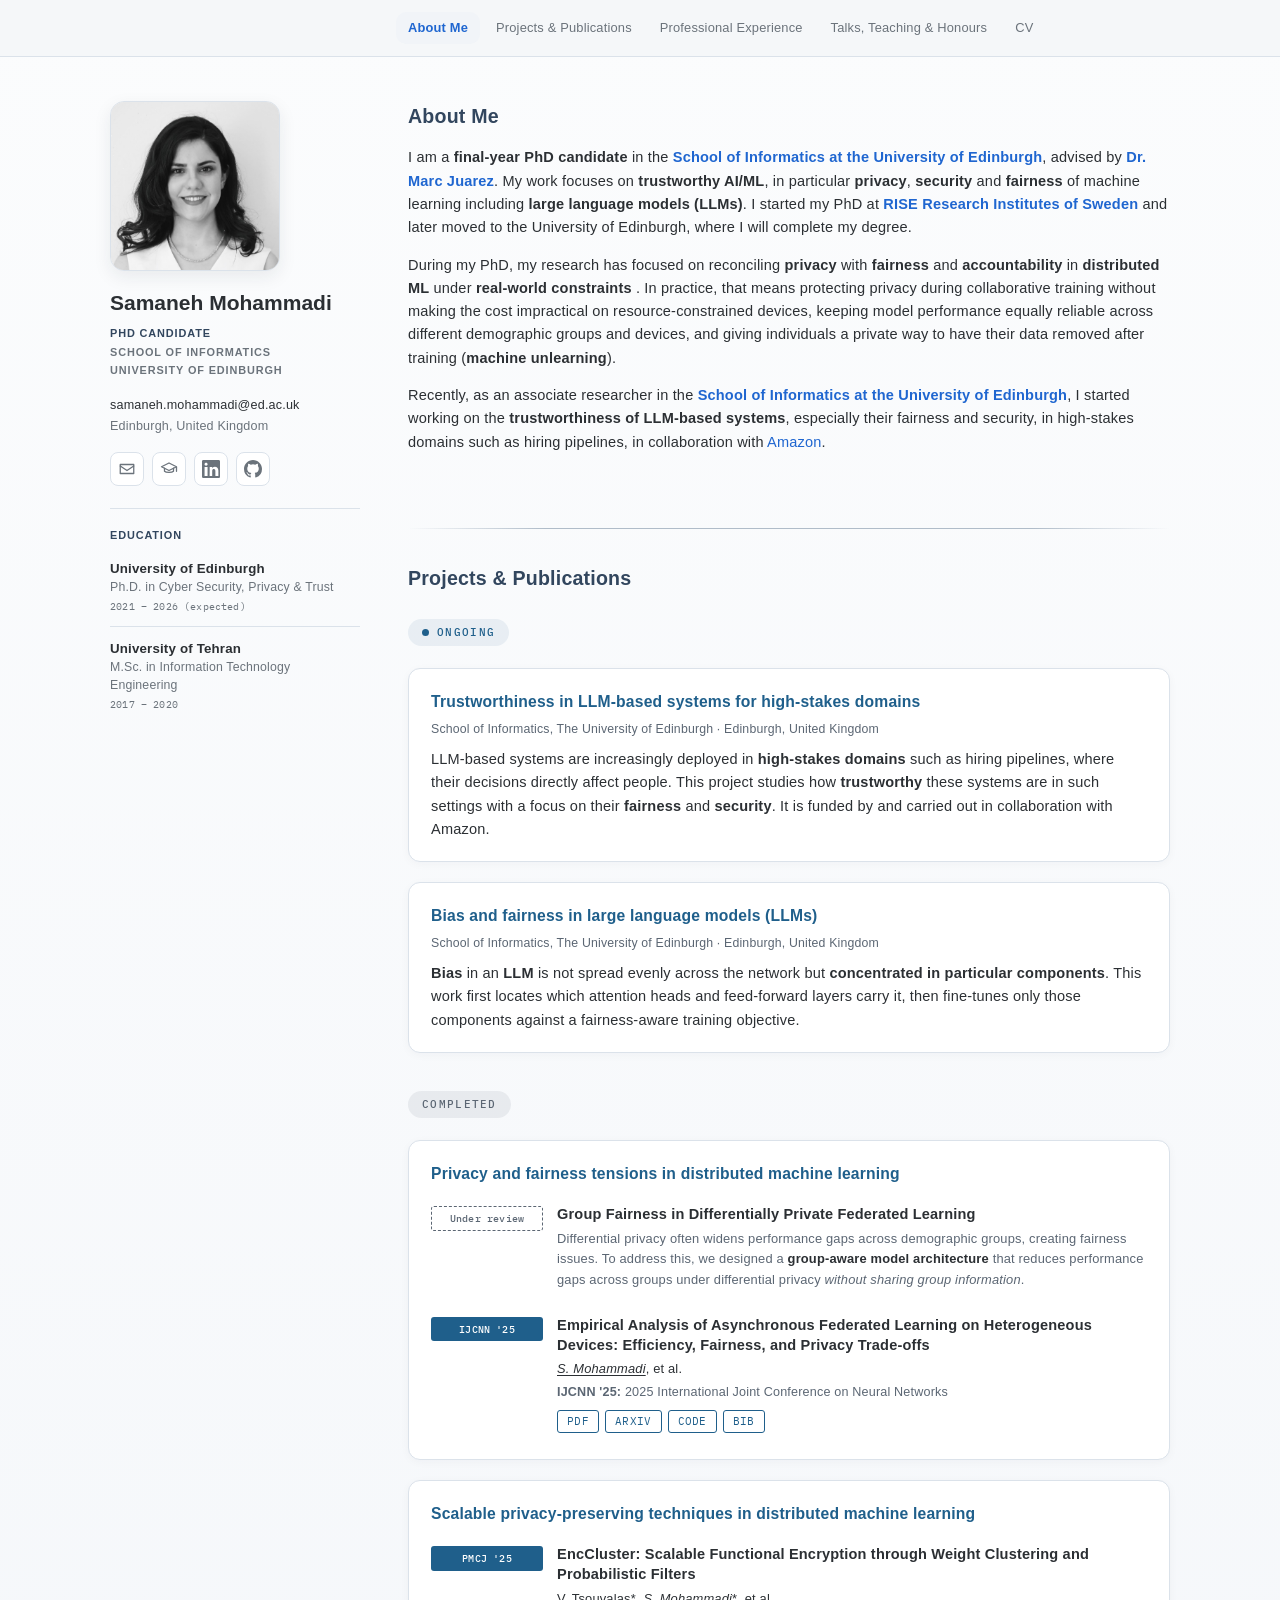
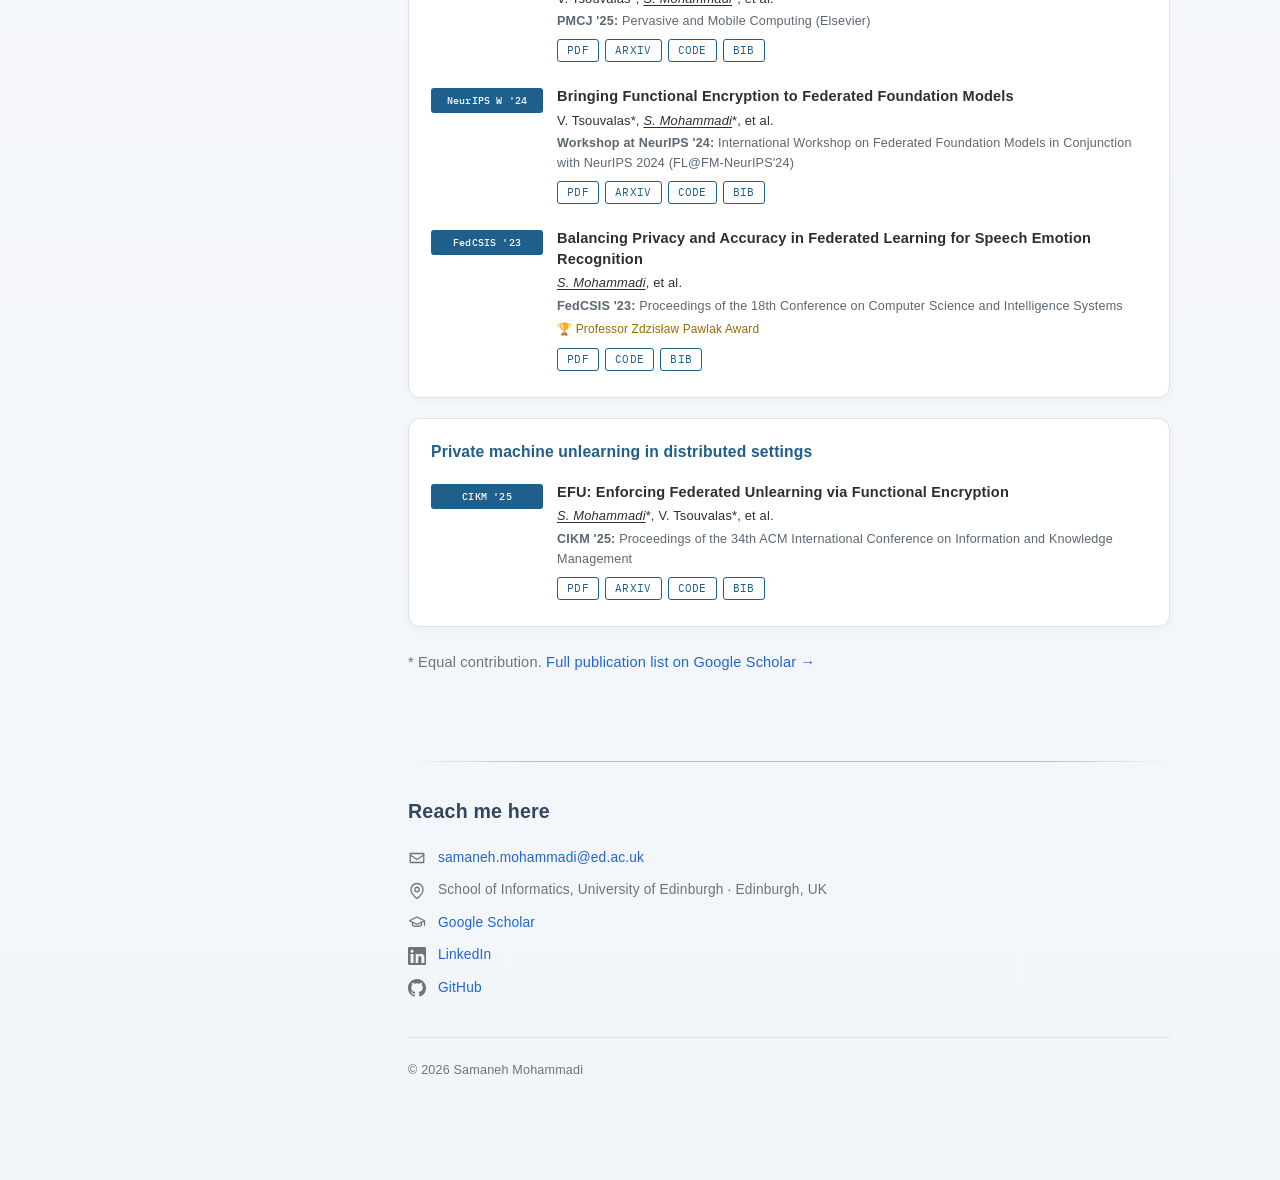
==== index.html @ 2a2fa071 "Update index.html" ====
<!doctype html>
<html lang="en">
  <head>
    <meta charset="utf-8" />
    <meta name="viewport" content="width=device-width, initial-scale=1" />
    <meta name="color-scheme" content="light" />
    <meta name="theme-color" content="#f4f6f8" />
    <title>Samaneh Mohammadi | University of Edinburgh</title>
    <meta name="robots" content="noimageindex" />
    <meta
      name="description"
      content="Homepage of Samaneh Mohammadi, PhD researcher at School of Informatics - University of Edinburgh. Research in efficient and trustworthy ML."
    />
    <link rel="icon" type="image/jpeg" href="favicon.jpg" />
    <link rel="preconnect" href="https://fonts.googleapis.com" />
    <link rel="preconnect" href="https://fonts.gstatic.com" crossorigin />
    <link
      href="https://fonts.googleapis.com/css2?family=Chakra+Petch:wght@400;500;600;700&family=IBM+Plex+Mono:wght@400;500&display=swap"
      rel="stylesheet"
    />
    <link rel="stylesheet" href="style.css" />
    <style>
      /* ---- Projects & publications (al-folio style). Can be moved into style.css ---- */
      
      :root {
        --pub-accent: #1f5f8b;
        --pub-muted: #5b6673;
        --pub-line: #d9dee4;
        --pub-ongoing: var(--pub-accent);
      }

      .project { margin: 0 0 34px; }
      .project > .project-head + ol.bib { margin-top: 6px; }
      .project-head {
        display: flex; flex-wrap: wrap; align-items: center; gap: 10px;
        margin: 0 0 6px;
      }
      .project-title { font-weight: 700; font-size: 1.12rem; margin: 0; color: var(--pub-accent); }
      .project-status { background: rgba(31, 95, 139, 0.08); }
      .project-status {
        font-family: "IBM Plex Mono", monospace; font-size: 0.72rem;
        letter-spacing: 0.04em; text-transform: uppercase;
        padding: 2px 8px; border-radius: 999px;
        color: var(--pub-ongoing); border: 1px solid var(--pub-ongoing);
        display: inline-flex; align-items: center; gap: 6px;
      }
      .project-status::before {
        content: ""; width: 6px; height: 6px; border-radius: 50%;
        background: var(--pub-ongoing);
        animation: pub-pulse 1.8s ease-in-out infinite;
      }
      @keyframes pub-pulse { 50% { opacity: 0.3; } }
      .project-where { font-size: 0.88rem; color: var(--pub-muted); margin: 0 0 8px; }
      .project-where a { color: inherit; }
      .project-desc { margin: 0 0 12px; line-height: 1.6; }

      ol.bib { list-style: none; counter-reset: bib; margin: 0; padding: 0; }
      ol.bib > li {
        counter-increment: bib;
        display: grid; grid-template-columns: 8rem 1fr; gap: 14px;
        padding: 12px 0;
      }
      .abbr { padding-top: 2px; }
      a.badge:hover { filter: brightness(1.2); }
      .badge {
        display: block; text-align: center;
        font-family: "IBM Plex Mono", monospace; font-size: 0.74rem; font-weight: 500;
        color: #fff; background: var(--pub-accent);
        padding: 4px 6px; border-radius: 3px; text-decoration: none;
      }
      .bib-title { font-weight: 600; line-height: 1.4; margin: 0 0 4px; }
      .bib-title a { color: inherit; text-decoration: none; }
      .bib-title a:hover { color: var(--pub-accent); }
      .bib-author { font-size: 0.92rem; margin: 0 0 2px; }
      .bib-author .me { font-style: italic; text-decoration: underline; text-underline-offset: 2px; }
      .bib-periodical { font-size: 0.9rem; color: var(--pub-muted); margin: 0; }
      .bib-periodical strong { color: var(--pub-text, inherit); font-weight: 600; font-style: normal; }
      .bib-award {
        display: inline-block; margin-top: 4px; font-size: 0.85rem;
        color: #9a6a00; font-weight: 500;
      }
      .bib-links { display: flex; flex-wrap: wrap; gap: 6px; margin-top: 8px; }
      .bib-links a {
        display: inline-flex; align-items: center; gap: 5px;
        font-family: "IBM Plex Mono", monospace; font-size: 0.75rem;
        text-transform: uppercase; letter-spacing: 0.03em;
        padding: 2px 9px; border: 1px solid currentColor; border-radius: 3px;
        color: var(--pub-accent); text-decoration: none;
      }
      .bib-links a:hover { background: var(--pub-accent); color: #fff; }
      .bib-links svg { width: 12px; height: 12px; }

      .proj-cat {
        display: inline-flex; align-items: center; gap: 8px;
        font-family: "IBM Plex Mono", monospace; font-size: 0.78rem; font-weight: 500;
        text-transform: uppercase; letter-spacing: 0.12em;
        color: var(--pub-accent); background: rgba(31, 95, 139, 0.08);
        padding: 5px 14px; border-radius: 999px; margin: 4px 0 22px;
      }
      .proj-cat:not(.done)::before {
        content: ""; width: 7px; height: 7px; border-radius: 50%;
        background: var(--pub-accent); animation: pub-pulse 1.8s ease-in-out infinite;
      }
      .proj-cat.done { color: var(--pub-muted); background: rgba(91, 102, 115, 0.1); }
      .proj-cat ~ .proj-cat { margin-top: 18px; }
      .badge-review {
        background: transparent; color: var(--pub-muted);
        border: 1px dashed var(--pub-muted); padding: 3px 5px;
      }
      .bib-desc { font-size: 0.92rem; color: var(--pub-muted); margin: 0; line-height: 1.6; }
      .bib-links a, .bib-toggle {
        display: inline-flex; align-items: center; gap: 5px;
        font-family: "IBM Plex Mono", monospace; font-size: 0.75rem;
        text-transform: uppercase; letter-spacing: 0.03em; line-height: inherit;
        padding: 2px 9px; border: 1px solid var(--pub-accent); border-radius: 3px;
        color: var(--pub-accent); background: transparent; text-decoration: none; cursor: pointer;
      }
      .bib-links a:hover, .bib-toggle:hover, .bib-toggle[aria-expanded="true"] {
        background: var(--pub-accent); color: #fff; text-decoration: none;
      }
      pre.bibtex {
        margin: 10px 0 0; padding: 12px 14px; overflow-x: auto;
        font-family: "IBM Plex Mono", monospace; font-size: 0.74rem; line-height: 1.55;
        background: #f3f6f9; border: 1px solid var(--pub-line); border-radius: 4px;
        white-space: pre;
      }

      /* About uses the same size, colour and full width as the project text */
      #about .lede { font-size: inherit; line-height: 1.6; max-width: none; }
      .about-threads { margin: 8px 0 16px; padding-left: 1.2em; max-width: none; font-size: inherit; line-height: 1.6; }
      .about-threads li { margin: 0 0 8px; padding-left: 4px; }
      #about .lede strong a { font-weight: 700; }
      .about-threads li::marker { color: var(--pub-accent); }

      /* each project in a soft card */
      .project {
        background: var(--panel, #fff); border: 1px solid var(--border, #dbe2ea);
        border-radius: 12px; padding: 20px 22px 14px; margin: 0 0 20px;
        box-shadow: 0 2px 10px rgba(30, 40, 50, 0.035);
      }
      .project .project-desc:last-child { margin-bottom: 6px; }
      @media (max-width: 640px) { .project { padding: 16px 14px 10px; } }

      @media (max-width: 640px) {
        ol.bib > li { grid-template-columns: 1fr; gap: 8px; }
        .abbr { grid-column: 1; }
        .abbr .badge { display: inline-block; }
        .bib-body { grid-column: 1; }
      }
    </style>
  </head>
  <body>
    <div class="topbar">
      <div class="container topbar-inner">
        <nav class="nav" aria-label="Pages">
          <a class="navlink" href="#about">About Me</a>
          <a class="navlink" href="#research">Projects & Publications</a>
          <a class="navlink" href="experience.html">Professional Experience</a>
          <a class="navlink" href="talks.html">Talks, Teaching &amp; Honours</a>
          <a class="navlink" href="assets/cv.pdf" target="_blank" rel="noopener">CV</a>
        </nav>
      </div>
    </div>

    <div class="container shell" id="top">
      <aside class="sidebar">
        <figure class="portrait">
          <img
            src="assets/img3.jpg"
            alt="Portrait of Samaneh Mohammadi"
            onerror="this.style.display='none';this.insertAdjacentHTML('afterend','<span class=&quot;fallback&quot;>SM</span>')"
          />
        </figure>
        <div class="sidebar-id">
          <h1>Samaneh Mohammadi</h1>
          <p class="role">
            <span class="role-main">PhD Candidate</span>
            <span>School of Informatics</span>
            <span>University of Edinburgh</span>
          </p>
        </div>

        <div class="sidebar-reach">
          <a class="sidebar-email" href="mailto:samaneh.mohammadi@ed.ac.uk">samaneh.mohammadi@ed.ac.uk</a>
          <span>Edinburgh, United Kingdom</span>
        </div>

        <ul class="contact">
          <li>
            <a href="mailto:samaneh.mohammadi@ed.ac.uk" aria-label="Email" title="Email">
              <svg class="icon-line" viewBox="0 0 24 24" aria-hidden="true"><path d="M3 6h18v12H3z" /><path d="m3 8 9 6 9-6" /></svg>
            </a>
          </li>
          <li>
            <a href="https://scholar.google.com/citations?user=hVsI_-4AAAAJ&amp;hl=en" aria-label="Google Scholar" title="Google Scholar">
              <svg class="icon-line" viewBox="0 0 24 24" aria-hidden="true"><path d="m2 9 10-5 10 5-10 5Z" /><path d="M6 11v4c2 2 10 2 12 0v-4" /><path d="M22 10v5" /></svg>
            </a>
          </li>
          <li>
            <a href="https://www.linkedin.com/in/samaneh-mohammadi-22879b159/" aria-label="LinkedIn" title="LinkedIn">
              <svg class="icon-fill" viewBox="0 0 16 16" aria-hidden="true"><path d="M0 1.15C0 .52.52 0 1.16 0h13.68C15.48 0 16 .52 16 1.15v13.69c0 .63-.52 1.15-1.16 1.15H1.16A1.16 1.16 0 0 1 0 14.84V1.15Zm4.94 13.01V6.17H2.28v7.99h2.66ZM3.61 5.08c.86 0 1.39-.57 1.39-1.29-.02-.73-.53-1.29-1.37-1.29-.84 0-1.39.56-1.39 1.29 0 .72.53 1.29 1.35 1.29h.02Zm5.45 9.08V9.7c0-.24.02-.48.09-.65.19-.48.63-.97 1.38-.97.97 0 1.36.73 1.36 1.8v4.28h2.66V9.57c0-2.46-1.31-3.6-3.06-3.6-1.44 0-2.07.78-2.42 1.32h.02v-1.13H6.84c.03.75 0 7.99 0 7.99h2.66Z" /></svg>
            </a>
          </li>
          <li>
            <a href="https://github.com/SamaneMohammadi" aria-label="GitHub" title="GitHub">
              <svg class="icon-fill" viewBox="0 0 16 16" aria-hidden="true"><path d="M8 0C3.58 0 0 3.58 0 8a8 8 0 0 0 5.47 7.59c.4.07.55-.17.55-.38 0-.19-.01-.82-.01-1.49-2.01.37-2.53-.49-2.69-.94-.09-.23-.48-.94-.82-1.13-.28-.15-.68-.52-.01-.53.63-.01 1.08.58 1.23.82.72 1.21 1.87.87 2.33.66.07-.52.28-.87.5-1.07-1.78-.2-3.64-.89-3.64-3.95 0-.87.31-1.59.82-2.15-.08-.2-.36-1.02.08-2.12 0 0 .67-.21 2.2.82a7.5 7.5 0 0 1 4 0c1.53-1.04 2.2-.82 2.2-.82.44 1.1.16 1.92.08 2.12.51.56.82 1.27.82 2.15 0 3.07-1.87 3.75-3.65 3.95.29.25.54.73.54 1.48 0 1.07-.01 1.93-.01 2.2 0 .21.15.46.55.38A8 8 0 0 0 16 8c0-4.42-3.58-8-8-8Z" /></svg>
            </a>
          </li>
        </ul>

        <p class="sidebar-edu-head">Education</p>
        <ul class="sidebar-edu">
          <li>
            <a class="edu-org" href="https://informatics.ed.ac.uk/">University of Edinburgh</a>
            <span class="edu-deg">Ph.D. in Cyber Security, Privacy &amp; Trust</span>
            <span class="edu-year">2021 – 2026 (expected)</span>
          </li>
          <li>
            <a class="edu-org" href="https://ut.ac.ir/en">University of Tehran</a>
            <span class="edu-deg">M.Sc. in Information Technology Engineering</span>
            <span class="edu-year">2017 – 2020</span>
          </li>
        </ul>
      </aside>

      <main>
        <!-- ABOUT -->
        <section class="section" id="about" aria-labelledby="about-title">
          <h2 id="about-title">About Me</h2>
          <p class="lede">
            I am a <strong>final-year PhD candidate</strong> in the <strong><a href="https://informatics.ed.ac.uk/">School of Informatics
            at the University of Edinburgh</a></strong>, advised by <strong><a href="https://mjuarezm.github.io/">Dr. Marc Juarez</a></strong>.
            My work focuses on <strong>trustworthy AI/ML</strong>, in particular <strong>privacy</strong>, <strong>security</strong> and <strong>fairness</strong>
            of machine learning including <strong>large language models (LLMs)</strong>. I started my PhD at <strong><a href="https://www.ri.se/en">RISE Research Institutes of Sweden</a></strong> and later moved to the University of Edinburgh, where I will complete my degree.
          </p>
          <p class="lede">
            During my PhD, my research has focused on reconciling <strong>privacy</strong> with
            <strong>fairness</strong> and <strong>accountability</strong> in <strong>distributed ML</strong>  under
            <strong>real-world constraints</strong> . In practice, that means protecting privacy during collaborative
            training without making the cost impractical on resource-constrained devices, keeping
            model performance equally reliable across different demographic groups and devices, and
            giving individuals a private way to have their data removed after training
            (<strong>machine unlearning</strong>).
          </p>

          <p class="lede">
            Recently, as an associate researcher in the <strong><a href="https://informatics.ed.ac.uk/">School of Informatics
            at the University of Edinburgh</a></strong>, I started working on the
            <strong>trustworthiness of LLM-based systems</strong>, especially their fairness and
            security, in high-stakes domains such as hiring pipelines, in collaboration with
            <a href="https://www.amazon.science/">Amazon</a>.
          </p>
        </section>

        <!-- RESEARCH -->
        <section class="section" id="research" aria-labelledby="research-title">
          <h2 id="research-title">Projects &amp; Publications</h2>

          <p class="proj-cat">Ongoing</p>
          <div class="project ongoing">
            <div class="project-head">
              <p class="project-title">Trustworthiness in LLM-based systems for high-stakes domains</p>
            </div>
            <p class="project-where">
              <a href="https://informatics.ed.ac.uk/">School of Informatics, The University of Edinburgh</a> · Edinburgh, United Kingdom
            </p>
            <p class="project-desc">
              LLM-based systems are increasingly deployed in <strong>high-stakes domains</strong> such as hiring pipelines, where their
              decisions directly affect people. This project studies how <strong>trustworthy</strong> these systems are in such settings with a focus on their <strong>fairness</strong> and <strong>security</strong>.
              It is funded by and carried out in collaboration with Amazon.
            </p>
          </div>
          <div class="project ongoing">
            <div class="project-head">
              <p class="project-title">Bias and fairness in large language models (LLMs)</p>
            </div>
            <p class="project-where">
              <a href="https://informatics.ed.ac.uk/">School of Informatics, The University of Edinburgh</a> · Edinburgh, United Kingdom
            </p>
            <p class="project-desc">
              <strong>Bias</strong> in an <strong>LLM</strong> is not spread evenly across the network but <strong>concentrated in particular components</strong>. This work
              first locates which attention heads and feed-forward layers carry it, then fine-tunes only those components
              against a fairness-aware training objective.
            </p>
          </div>

          <p class="proj-cat done">Completed</p>

          <div class="project">
            <div class="project-head">
              <p class="project-title">Privacy and fairness tensions in distributed machine learning</p>
            </div>
            <ol class="bib">
              <li>
                <div class="abbr"><span class="badge badge-review">Under review</span></div>
                <div class="bib-body">
                  <p class="bib-title">Group Fairness in Differentially Private Federated Learning</p>
                  <p class="bib-desc">
                    Differential privacy often widens performance gaps across demographic groups, creating fairness issues. To address this, we designed a  <strong>group-aware model architecture</strong> that reduces performance gaps across groups under differential privacy <em>without sharing group information</em>. 
                  </p>
                </div>
              </li>
              <li>
                <div class="abbr"><a class="badge" href="https://2025.ijcnn.org/">IJCNN '25</a></div>
                <div class="bib-body">
                  <p class="bib-title"><a href="https://ieeexplore.ieee.org/abstract/document/11228075">Empirical Analysis of Asynchronous Federated Learning on Heterogeneous Devices: Efficiency, Fairness, and Privacy Trade-offs</a></p>
                  <p class="bib-author"><span class="me">S. Mohammadi</span>, et al.</p>
                  <p class="bib-periodical"><strong>IJCNN '25:</strong> 2025 International Joint Conference on Neural Networks</p>
                  <div class="bib-links">
                    <a href="https://ieeexplore.ieee.org/stamp/stamp.jsp?tp=&amp;arnumber=11228075">PDF</a>
                    <a href="https://arxiv.org/abs/2505.07041">arXiv</a>
                    <a href="https://github.com/SamaneMohammadi/FL_on_Edge_Devices">Code</a>
                    <button type="button" class="bib-toggle" aria-expanded="false">Bib</button>
                  </div>
                  <pre class="bibtex" hidden>@inproceedings{mohammadi2025empirical,
  title     = {Empirical Analysis of Asynchronous Federated Learning on Heterogeneous Devices: Efficiency, Fairness, and Privacy Trade-offs},
  author    = {Mohammadi, Samaneh and Symeonidis, Iraklis and Balador, Ali and Flammini, Francesco},
  booktitle = {2025 International Joint Conference on Neural Networks (IJCNN)},
  year      = {2025},
  publisher = {IEEE}
}</pre>
                </div>
              </li>
            </ol>
          </div>

          <div class="project">
            <div class="project-head">
              <p class="project-title">Scalable privacy-preserving techniques in distributed machine learning</p>
            </div>
            <ol class="bib">
              <li>
                <div class="abbr"><a class="badge" href="https://www.sciencedirect.com/journal/pervasive-and-mobile-computing">PMCJ '25</a></div>
                <div class="bib-body">
                  <p class="bib-title"><a href="https://www.sciencedirect.com/science/article/pii/S1574119225000100">EncCluster: Scalable Functional Encryption through Weight Clustering and Probabilistic Filters</a></p>
                  <p class="bib-author">V. Tsouvalas*, <span class="me">S. Mohammadi</span>*, et al.</p>
                  <p class="bib-periodical"><strong>PMCJ '25:</strong> Pervasive and Mobile Computing (Elsevier)</p>
                  <div class="bib-links">
                    <a href="https://www.sciencedirect.com/science/article/pii/S1574119225000100">PDF</a>
                    <a href="https://arxiv.org/abs/2406.09152">arXiv</a>
                    <a href="https://github.com/SamaneMohammadi/EncCluster">Code</a>
                    <button type="button" class="bib-toggle" aria-expanded="false">Bib</button>
                  </div>
                  <pre class="bibtex" hidden>@article{tsouvalas2025enccluster,
  title   = {EncCluster: Scalable functional encryption in federated learning through weight clustering and probabilistic filters},
  author  = {Tsouvalas, Vasileios and Mohammadi, Samaneh and Balador, Ali and {\"O}z{\c{c}}elebi, Tanir and Flammini, Francesco and Meratnia, Nirvana},
  journal = {Pervasive and Mobile Computing},
  volume  = {108},
  pages   = {102021},
  year    = {2025},
  publisher = {Elsevier},
  doi     = {10.1016/j.pmcj.2025.102021}
}</pre>
                </div>
              </li>
              <li>
                <div class="abbr"><a class="badge" href="https://federated-learning.org/fl@fm-neurips-2024/">NeurIPS W '24</a></div>
                <div class="bib-body">
                  <p class="bib-title"><a href="https://openreview.net/pdf?id=7bgJ7t5kkW">Bringing Functional Encryption to Federated Foundation Models</a></p>
                  <p class="bib-author">V. Tsouvalas*, <span class="me">S. Mohammadi</span>*, et al.</p>
                  <p class="bib-periodical"><strong>Workshop at NeurIPS '24:</strong> International Workshop on Federated Foundation Models in Conjunction with NeurIPS 2024 (FL@FM-NeurIPS'24)</p>
                  <div class="bib-links">
                    <a href="https://openreview.net/pdf?id=7bgJ7t5kkW">PDF</a>
                    <a href="https://arxiv.org/abs/2406.09152">arXiv</a>
                    <a href="https://github.com/SamaneMohammadi/EncCluster">Code</a>
                    <button type="button" class="bib-toggle" aria-expanded="false">Bib</button>
                  </div>
                  <pre class="bibtex" hidden>@inproceedings{tsouvalas2024neuripsw,
  title     = {EncCluster: Bringing Functional Encryption in Federated Foundational Models},
  author    = {Tsouvalas, Vasileios and Mohammadi, Samaneh and Balador, Ali and {\"O}z{\c{c}}elebi, Tanir and Flammini, Francesco and Meratnia, Nirvana},
  booktitle = {International Workshop on Federated Foundation Models in Conjunction with NeurIPS 2024 (FL@FM-NeurIPS'24)},
  year      = {2024},
  url       = {https://openreview.net/forum?id=7bgJ7t5kkW}
}</pre>
                </div>
              </li>
              <li>
                <div class="abbr"><a class="badge" href="https://2023.fedcsis.org/">FedCSIS '23</a></div>
                <div class="bib-body">
                  <p class="bib-title"><a href="https://ieeexplore.ieee.org/abstract/document/10306049">Balancing Privacy and Accuracy in Federated Learning for Speech Emotion Recognition</a></p>
                  <p class="bib-author"><span class="me">S. Mohammadi</span>, et al.</p>
                  <p class="bib-periodical"><strong>FedCSIS '23:</strong> Proceedings of the 18th Conference on Computer Science and Intelligence Systems</p>
                  <span class="bib-award">🏆 Professor Zdzis&#322;aw Pawlak Award</span>
                  <div class="bib-links">
                    <a href="https://www.research.unipd.it/bitstream/11577/3506537/2/444.pdf">PDF</a>
                    <a href="https://github.com/SamaneMohammadi/LDP-FL">Code</a>
                    <button type="button" class="bib-toggle" aria-expanded="false">Bib</button>
                  </div>
                  <pre class="bibtex" hidden>@inproceedings{mohammadi2023balancing,
  title     = {Balancing Privacy and Accuracy in Federated Learning for Speech Emotion Recognition},
  author    = {Mohammadi, Samaneh and Mohammadi, Mohammadreza and Sinaei, Sima and Balador, Ali and Nowroozi, Ehsan and Flammini, Francesco and Conti, Mauro},
  booktitle = {Proceedings of the 18th Conference on Computer Science and Intelligence Systems (FedCSIS)},
  series    = {Annals of Computer Science and Information Systems},
  volume    = {35},
  pages     = {191--199},
  year      = {2023},
  doi       = {10.15439/2023F444}
}</pre>
                </div>
              </li>
            </ol>
          </div>

          <div class="project">
            <div class="project-head">
              <p class="project-title">Private machine unlearning in distributed settings</p>
            </div>
            <ol class="bib">
              <li>
                <div class="abbr"><a class="badge" href="https://cikm2025.org/">CIKM '25</a></div>
                <div class="bib-body">
                  <p class="bib-title"><a href="https://dl.acm.org/doi/abs/10.1145/3746252.3761091">EFU: Enforcing Federated Unlearning via Functional Encryption</a></p>
                  <p class="bib-author"><span class="me">S. Mohammadi</span>*, V. Tsouvalas*, et al.</p>
                  <p class="bib-periodical"><strong>CIKM '25:</strong> Proceedings of the 34th ACM International Conference on Information and Knowledge Management</p>
                  <div class="bib-links">
                    <a href="https://dl.acm.org/doi/pdf/10.1145/3746252.3761091">PDF</a>
                    <a href="https://arxiv.org/abs/2508.07873">arXiv</a>
                    <a href="https://github.com/SamaneMohammadi/EFU">Code</a>
                    <button type="button" class="bib-toggle" aria-expanded="false">Bib</button>
                  </div>
                  <pre class="bibtex" hidden>@inproceedings{mohammadi2025efu,
  title     = {EFU: Enforcing Federated Unlearning via Functional Encryption},
  author    = {Mohammadi, Samaneh and Tsouvalas, Vasileios and Symeonidis, Iraklis and Balador, Ali and {\"O}z{\c{c}}elebi, Tanir and Flammini, Francesco and Meratnia, Nirvana},
  booktitle = {Proceedings of the 34th ACM International Conference on Information and Knowledge Management (CIKM)},
  pages     = {2148--2158},
  year      = {2025},
  publisher = {ACM},
  address   = {Seoul, Republic of Korea},
  doi       = {10.1145/3746252.3761091}
}</pre>
                </div>
              </li>
            </ol>
          </div>

          <p class="entry-sub" style="margin-top: 24px">
            * Equal contribution.
            <a href="https://scholar.google.com/citations?user=hVsI_-4AAAAJ&amp;hl=en">Full publication list on Google Scholar →</a>
          </p>
        </section>

        <!-- CONTACT -->
        <section class="section" id="contact" aria-labelledby="contact-title">
          <h2 id="contact-title">Reach me here</h2>
          <ul class="contact-list">
            <li>
              <svg class="icon-line" viewBox="0 0 24 24" aria-hidden="true"><path d="M3 6h18v12H3z" /><path d="m3 8 9 6 9-6" /></svg>
              <a href="mailto:samaneh.mohammadi@ed.ac.uk">samaneh.mohammadi@ed.ac.uk</a>
            </li>
            <li>
              <svg class="icon-line" viewBox="0 0 24 24" aria-hidden="true"><path d="M20 10c0 6-8 12-8 12s-8-6-8-12a8 8 0 0 1 16 0Z" /><circle cx="12" cy="10" r="3" /></svg>
              <span>School of Informatics, University of Edinburgh · Edinburgh, UK</span>
            </li>
            <li>
              <svg class="icon-line" viewBox="0 0 24 24" aria-hidden="true"><path d="m2 9 10-5 10 5-10 5Z" /><path d="M6 11v4c2 2 10 2 12 0v-4" /><path d="M22 10v5" /></svg>
              <a href="https://scholar.google.com/citations?user=hVsI_-4AAAAJ&hl=en">Google Scholar</a>
            </li>
            <li>
              <svg class="icon-fill" viewBox="0 0 16 16" aria-hidden="true"><path d="M0 1.15C0 .52.52 0 1.16 0h13.68C15.48 0 16 .52 16 1.15v13.69c0 .63-.52 1.15-1.16 1.15H1.16A1.16 1.16 0 0 1 0 14.84V1.15Zm4.94 13.01V6.17H2.28v7.99h2.66ZM3.61 5.08c.86 0 1.39-.57 1.39-1.29-.02-.73-.53-1.29-1.37-1.29-.84 0-1.39.56-1.39 1.29 0 .72.53 1.29 1.35 1.29h.02Zm5.45 9.08V9.7c0-.24.02-.48.09-.65.19-.48.63-.97 1.38-.97.97 0 1.36.73 1.36 1.8v4.28h2.66V9.57c0-2.46-1.31-3.6-3.06-3.6-1.44 0-2.07.78-2.42 1.32h.02v-1.13H6.84c.03.75 0 7.99 0 7.99h2.66Z" /></svg>
              <a href="https://www.linkedin.com/in/samaneh-mohammadi-22879b159/">LinkedIn</a>
            </li>
            <li>
              <svg class="icon-fill" viewBox="0 0 16 16" aria-hidden="true"><path d="M8 0C3.58 0 0 3.58 0 8a8 8 0 0 0 5.47 7.59c.4.07.55-.17.55-.38 0-.19-.01-.82-.01-1.49-2.01.37-2.53-.49-2.69-.94-.09-.23-.48-.94-.82-1.13-.28-.15-.68-.52-.01-.53.63-.01 1.08.58 1.23.82.72 1.21 1.87.87 2.33.66.07-.52.28-.87.5-1.07-1.78-.2-3.64-.89-3.64-3.95 0-.87.31-1.59.82-2.15-.08-.2-.36-1.02.08-2.12 0 0 .67-.21 2.2.82a7.5 7.5 0 0 1 4 0c1.53-1.04 2.2-.82 2.2-.82.44 1.1.16 1.92.08 2.12.51.56.82 1.27.82 2.15 0 3.07-1.87 3.75-3.65 3.95.29.25.54.73.54 1.48 0 1.07-.01 1.93-.01 2.2 0 .21.15.46.55.38A8 8 0 0 0 16 8c0-4.42-3.58-8-8-8Z" /></svg>
              <a href="https://github.com/SamaneMohammadi">GitHub</a>
            </li>
          </ul>
        </section>

        <footer class="footer">© <span id="year"></span> Samaneh Mohammadi</footer>
      </main>
    </div>

    <script>
      document.getElementById("year").textContent = String(new Date().getFullYear());

      document.querySelectorAll(".bib-toggle").forEach(function (btn) {
        btn.addEventListener("click", function () {
          var pre = btn.closest(".bib-body").querySelector("pre.bibtex");
          var open = pre.hasAttribute("hidden");
          if (open) { pre.removeAttribute("hidden"); } else { pre.setAttribute("hidden", ""); }
          btn.setAttribute("aria-expanded", String(open));
        });
      });

      (function () {
        var links = Array.prototype.slice.call(document.querySelectorAll('.nav a.navlink[href^="#"]'));
        var byId = {}, targets = [];
        links.forEach(function (link) {
          var id = link.getAttribute("href").slice(1);
          var section = document.getElementById(id);
          if (section) { byId[id] = link; targets.push(section); }
        });
        if (!("IntersectionObserver" in window) || targets.length === 0) return;
        var observer = new IntersectionObserver(function (entries) {
          entries.forEach(function (entry) {
            if (entry.isIntersecting) {
              links.forEach(function (l) { l.classList.remove("active"); });
              if (byId[entry.target.id]) { byId[entry.target.id].classList.add("active"); }
            }
          });
        }, { rootMargin: "-45% 0px -50% 0px", threshold: 0 });
        targets.forEach(function (section) { observer.observe(section); });
      })();
    </script>
  </body>
</html>
---- style.css ----
:root {
  color-scheme: light;
  --font-display: "Chakra Petch", sans-serif;
  /* --font-body: "Chakra Petch", "Segoe UI", sans-serif; */
  --font-body: -apple-system, BlinkMacSystemFont, "Segoe UI", Roboto, Oxygen, Ubuntu, Cantarell, "Open Sans", "Helvetica Neue", sans-serif;
  --font-mono: "IBM Plex Mono", monospace;
  --max-width: 1060px;
  --radius-sm: 10px;
  --radius-md: 14px;
  --radius-lg: 18px;
  --bg: #fbfcfd;
  --bg-soft: #f2f5f9;
  --panel: #ffffff;
  --panel-strong: #f8fafc;
  --panel-hover: #f1f4f8;
  --text: #2b2f33;
  --muted: #6b737b;
  --accent: #4a5f78;
  --accent-strong: #32465e;
  /* --link: #A624A6;
  --link-strong: #8a1e8a; */
  --link: #1f66d0;
  --link-strong: #1a54ad;
  --line: #9aa5b1;
  --border: #dbe2ea;
  --shadow: 0 8px 20px rgba(30, 40, 50, 0.05);
  --fs-body: 1.04rem;
  --fs-meta: 0.9rem;
  --fs-eyebrow: 0.8rem;
  --sidebar-w: 250px;
  --gap: 48px;
}
*,*::before,*::after { box-sizing: border-box; }
html { scroll-behavior: smooth; font-size: 14px; }
body {
  margin: 0;
  min-height: 100vh;
  background: linear-gradient(180deg, var(--bg) 0%, var(--bg-soft) 100%);
  color: var(--text);
  font-family: var(--font-body);
  font-size: var(--fs-body);
  line-height: 1.6;
  letter-spacing: 0.012em;
  -webkit-font-smoothing: antialiased;
  text-rendering: optimizeLegibility;
}
a { color: var(--link); text-decoration: none; transition: color 140ms ease; }
a:hover { color: var(--link-strong); text-decoration: underline; }
a:focus-visible, .navlink:focus-visible { outline: 3px solid var(--line); outline-offset: 3px; }
strong { color: var(--text); }
.container { width: min(var(--max-width), calc(100% - 40px)); margin: 0 auto; }

/* topbar */
.topbar {
  position: sticky; top: 0; z-index: 50;
  background: rgba(244, 246, 248, 0.86);
  backdrop-filter: saturate(140%) blur(8px);
  border-bottom: 1px solid var(--border);
}
.topbar-inner {
  display: flex; align-items: center; justify-content: flex-start;
  flex-wrap: wrap; gap: 16px; min-height: 56px; padding: 8px 0;
  padding-left: calc(var(--sidebar-w) + var(--gap) - 12px);
}
.nav { display: flex; gap: 4px; flex-wrap: wrap; }
.navlink {
  color: var(--muted); font-size: 0.92rem; padding: 6px 12px;
  border-radius: var(--radius-sm); transition: color 140ms ease, background 140ms ease;
}
.navlink.active { color: var(--link); background: var(--panel-hover); font-weight: 700; }
/* the page you are currently on (multi-page nav) */
.navlink.current { color: var(--link); background: var(--panel-hover); font-weight: 700; }
.navlink:hover { color: var(--accent-strong); background: var(--panel-hover); text-decoration: none; }

/* shell */
.shell {
  display: grid; grid-template-columns: var(--sidebar-w) 1fr;
  gap: var(--gap); align-items: start; padding: 44px 0 64px;
}

/* sidebar */
.sidebar { position: sticky; top: 84px; }
.portrait {
  margin: 0 auto 18px; width: 220px; height: 220px;
  border-radius: 50%; overflow: hidden;
  border: 1px solid var(--border); background: var(--panel-strong);
  box-shadow: var(--shadow); display: grid; place-items: center;
}
.portrait img { display: block; width: 100%; height: 100%; object-fit: cover; }
.portrait .fallback { font-family: var(--font-mono); font-size: 2.4rem; color: var(--muted); letter-spacing: 0.05em; }
.sidebar h1 { margin: 0 0 2px; font-size: 1.5rem; line-height: 1.15; letter-spacing: 0.01em; }
/* name links back to the homepage on sub-pages */
.sidebar h1 a { color: inherit; text-decoration: none; }
.sidebar h1 a:hover { color: var(--accent-strong); text-decoration: none; }
.sidebar .role { margin: 0 0 18px; color: var(--muted); font-size: 0.92rem; font-weight: 500; }
.sidebar-id { text-align: center; }

/* education in the sidebar */
.sidebar-edu {
  margin: 12px 0 18px;
  padding: 18px 0 0;
  border-top: 1px solid var(--border);
  text-align: left;
}
.sidebar-edu-head {
  font-family: var(--font-mono); font-size: var(--fs-eyebrow);
  text-transform: uppercase; letter-spacing: 0.1em;
  color: var(--muted); font-weight: 500; margin: 0 0 12px;
}
.sidebar-edu ul { list-style: none; margin: 0; padding: 0; display: grid; gap: 16px; }
.sidebar-edu li { display: grid; gap: 2px; }
.edu-deg { font-size: 0.88rem; font-weight: 600; color: var(--text); line-height: 1.4; }
.edu-org { font-family: var(--font-mono); font-size: 0.78rem; color: var(--muted); line-height: 1.45; }

.contact {
  list-style: none; margin: 0 0 18px; padding: 14px 0 0;
  border-top: 1px solid var(--border);
  display: flex; justify-content: center; align-items: center; gap: 24px;
}
.contact li { display: flex; }
.contact a {
  display: grid; place-items: center;
  color: var(--muted);
  width: 26px; height: 26px;
  transition: color 140ms ease, transform 140ms ease;
}
.contact a:hover { color: var(--link); transform: translateY(-1px); }
.contact svg { width: 24px; height: 24px; }
.icon-line { fill: none; stroke: currentColor; stroke-width: 1.7; stroke-linecap: round; stroke-linejoin: round; }
.icon-fill { fill: currentColor; }

/* sections */
.section { scroll-margin-top: 76px; padding-bottom: 38px; }
.section + .section { padding-top: 34px; }
.section + .section::before {
  content: ""; display: block; height: 1.5px;
  background: linear-gradient(to right, transparent, #b0bcc9 18%, #b0bcc9 82%, transparent);
  margin-bottom: 34px;
}
.section h2 { margin: 0 0 20px; font-size: 1.4rem; color: var(--accent-strong); letter-spacing: 0.01em; }
.lede { margin: 0; max-width: 70ch; font-size: 1.07rem; line-height: 1.6; }
.lede + .lede { margin-top: 14px; }
#about { padding-bottom: 40px; }
#about h2 { margin-bottom: 14px; }

/* entry lists (education, talks) */
.entry-list { list-style: none; margin: 0; padding: 0; display: grid; gap: 22px; }
.entry { display: grid; grid-template-columns: 150px 1fr; gap: 24px; align-items: start; }
.entry-meta { font-family: var(--font-mono); color: var(--muted); font-size: var(--fs-meta); padding-top: 2px; }
.entry-body { margin: 0; }
.entry-title { font-weight: 700; color: var(--text); }
.entry-sub { color: var(--muted);}

/* shared xp role/place */
.xp-head { display: flex; flex-wrap: wrap; align-items: baseline; gap: 4px 10px; margin-bottom: 6px; }
.xp-role { font-weight: 700; color: var(--text); }
.xp-place { color: var(--muted);}

/* publications */
.pub-group + .pub-group { margin-top: 36px; }
/* space between the section intro and the first theme heading */
.lede + .pub-group { margin-top: 30px; }
.pub-group-head {
  font-family: var(--font-mono); font-size: var(--fs-eyebrow);
  text-transform: uppercase; letter-spacing: 0.1em;
  color: var(--muted); font-weight: 500; margin: 0 0 16px;
}
/* publication theme headings read as titles, like the section heading */
.pub-group > .pub-group-head {
  font-family: var(--font-body);
  font-size: 1.16rem;
  font-weight: 700;
  text-transform: none;
  letter-spacing: 0.01em;
  color: var(--accent-strong);
  line-height: 1.35;
  margin: 0 0 8px;
}
/* short note under a publication group heading */
.pub-group-note {
  margin: 0 0 18px;
  max-width: 68ch;
  font-size: 0.95rem;
  line-height: 1.7;
  color: var(--muted);
}
.pub-list { list-style: none; margin: 0; padding: 0; display: grid; gap: 18px; }
.pub-item { padding-left: 16px; border-left: 2px solid var(--border); transition: border-color 160ms ease; }
.pub-item:hover { border-left-color: var(--link); }
.pub-title { font-weight: 600; margin-bottom: 3px; line-height: 1.45; }
.pub-venue { color: var(--muted); font-size: var(--fs-meta); }
.pub-award { color: var(--accent); font-weight: 600; }

/* per-paper links (PDF / Code) */
.pub-links {
  display: flex;
  flex-wrap: wrap;
  gap: 14px;
  margin-top: 7px;
  font-family: var(--font-mono);
  font-size: var(--fs-eyebrow);
  text-transform: uppercase;
  letter-spacing: 0.08em;
}
.pub-links a {
  display: inline-flex;
  align-items: center;
  gap: 5px;
  color: var(--muted);
  transition: color 140ms ease;
}
.pub-links a:hover { color: var(--link); text-decoration: none; }
.pub-links svg { width: 13px; height: 13px; }
.pub-links .icon-line { fill: none; stroke: currentColor; stroke-width: 1.7; stroke-linecap: round; stroke-linejoin: round; }
.pub-links .icon-fill { fill: currentColor; }

/* contact block on the homepage */
.contact-list {
  list-style: none;
  margin: 20px 0 0;
  padding: 0;
  display: grid;
  gap: 12px;
  max-width: 70ch;
}
.contact-list li {
  display: flex;
  align-items: center;
  gap: 12px;
  font-size: 0.98rem;
  color: var(--muted);
  line-height: 1.5;
}
.contact-list svg { width: 18px; height: 18px; flex: none; color: var(--muted); }
.contact-list .icon-line { fill: none; stroke: currentColor; stroke-width: 1.7; stroke-linecap: round; stroke-linejoin: round; }
.contact-list .icon-fill { fill: currentColor; }

/* talks & teaching */
.teaching-list { list-style: none; margin: 0; padding: 0; display: grid; gap: 18px; }
.teaching-item { display: grid; grid-template-columns: 150px 1fr; gap: 24px; align-items: start; }
.teaching-label { font-family: var(--font-mono); color: var(--muted); font-size: var(--fs-meta); padding-top: 2px; }

/* talks & teaching — grouped, editorial (no cards) */
.tt-group + .tt-group { margin-top: 34px; }
.tt-group-head { margin-bottom: 14px; }
.tt-group-head .pub-group-head { margin: 0; }
.tt-card {
  display: grid;
  gap: 16px;
}
.tt-row {
  display: grid;
  grid-template-columns: 96px 1fr;
  gap: 22px;
  align-items: baseline;
  padding-left: 16px;
  border-left: 2px solid var(--border);
  transition: border-color 160ms ease;
}
.tt-row:hover { border-left-color: var(--link); }
.tt-date {
  font-family: var(--font-mono);
  font-size: var(--fs-meta);
  color: var(--muted);
}
.tt-body {
  font-size: 0.98rem;
  line-height: 1.55;
  color: var(--muted);
}
.tt-body strong { color: var(--text); }
.tt-place { color: var(--muted); }

.footer { color: var(--muted); font-size: var(--fs-meta); padding: 22px 0 36px; border-top: 1px solid var(--border); }

/* ---------- timeline (experience) ---------- */
.timeline {
  position: relative;
  padding-left: 28px;
}
.timeline::before {
  content: "";
  position: absolute;
  left: 5px;
  top: 6px;
  bottom: 6px;
  width: 1.5px;
  background: var(--border);
}
.tl-item {
  position: relative;
  padding-bottom: 32px;
  opacity: 0;
  transform: translateY(16px);
  transition: opacity 420ms ease, transform 420ms ease;
}
.tl-item.visible {
  opacity: 1;
  transform: translateY(0);
}
.tl-item:last-child {
  padding-bottom: 0;
}
.tl-dot {
  position: absolute;
  left: -28px;
  top: 6px;
  width: 11px;
  height: 11px;
  border-radius: 50%;
  background: var(--panel);
  border: 2px solid var(--line);
  transition: border-color 200ms ease, background 200ms ease, transform 200ms ease, box-shadow 200ms ease;
}
.tl-item:hover .tl-dot {
  border-color: var(--link);
  background: var(--link);
  transform: scale(1.35);
  box-shadow: 0 0 0 4px rgba(18, 60, 112, 0.12);
}
.tl-date {
  font-family: var(--font-mono);
  font-size: var(--fs-meta);
  color: var(--muted);
  margin-bottom: 4px;
}
.tl-sub {
  margin: 0 0 6px;
  font-size: var(--fs-meta);
  color: var(--muted);
}
.tl-body {
  margin: 0;
  font-size: var(--fs-meta);
  color: var(--muted);
  line-height: 1.65;
}
.tl-projects {
  list-style: none;
  margin: 12px 0 0;
  padding: 0;
  display: grid;
  gap: 15px;
}
.tl-projects li {
  font-size: var(--fs-meta);
  color: var(--muted);
  line-height: 1.58;
  padding-left: 18px;
  position: relative;
}
.tl-projects li::before {
  content: "–";
  position: absolute;
  left: 0;
  color: var(--line);
}
.tl-projects strong {
  color: var(--text);
  font-weight: 600;
}
/*
.tl-projects {
  list-style: none;
  margin: 12px 0 0;
  padding: 0;
  display: grid;
  gap: 15px;
}
.tl-projects li {
  font-size: var(--fs-meta);
  color: var(--muted);
  line-height: 1.58;
} */
/* .tl-projects strong {
  color: var(--text);
  font-weight: 600;
} */
.pub-title {
  color: var(--link);
}
.pub-venue {
  color: var(--muted);
  font-style: italic;
}


/* ---------- sidebar: clean, left-aligned (no box) ---------- */
.sidebar { text-align: left; }
.portrait {
  margin: 0 0 20px; width: 170px; height: 170px;
  border-radius: 14px; box-shadow: 0 6px 18px rgba(30, 40, 50, 0.08);
  border: 1px solid var(--border);
}
.sidebar-id { text-align: left; }
.sidebar h1 { font-size: 1.5rem; white-space: nowrap; line-height: 1.15; margin: 0 0 10px; letter-spacing: 0; }
.sidebar .role {
  display: grid; gap: 2px; margin: 0 0 18px;
  font-size: 0.78rem; font-weight: 600; letter-spacing: 0.08em; text-transform: uppercase;
  color: var(--muted); line-height: 1.5;
}
.sidebar .role .role-main { color: var(--accent-strong); }
.sidebar-reach { display: grid; gap: 2px; margin: 0 0 16px; font-size: 0.9rem; line-height: 1.5; color: var(--muted); }
.sidebar-email { color: var(--text); font-weight: 500; }
.contact {
  justify-content: flex-start; gap: 8px; margin: 0 0 22px; padding: 0; border-top: 0;
}
.contact a {
  width: 34px; height: 34px; border: 1px solid var(--border); border-radius: 8px;
  background: var(--panel);
}
.contact a:hover { border-color: var(--link); }
.contact svg { width: 18px; height: 18px; }
.sidebar-edu { list-style: none; margin: 0; padding: 0; border-top: 0; }
.sidebar > .sidebar-edu-head {
  margin: 0; padding: 18px 0 2px; border-top: 1px solid var(--border);
  font-family: var(--font-body); font-size: 0.78rem; font-weight: 600;
  letter-spacing: 0.08em; text-transform: uppercase; color: var(--accent-strong);
}
.sidebar-edu li:first-child { border-top: 0; }
.sidebar-edu li { display: grid; gap: 1px; padding: 12px 0; border-top: 1px solid var(--border); }
.sidebar-edu .edu-org { font-weight: 600; color: var(--text); font-size: 0.95rem; font-family: var(--font-body); }
.sidebar-edu .edu-org:hover { color: var(--link); }
.sidebar-edu .edu-deg { font-weight: 400; color: var(--muted); font-size: 0.88rem; line-height: 1.45; }
.sidebar-edu .edu-year { font-family: var(--font-mono); font-size: 0.74rem; color: var(--muted); }

/* ---------- responsive ---------- */
@media (max-width: 820px) {
  .shell { grid-template-columns: 1fr; gap: 28px; padding-top: 28px; }
  .sidebar { position: static; display: grid; grid-template-columns: 132px 1fr; gap: 20px; align-items: center; }
  .portrait { width: 124px; height: 124px; margin-bottom: 0; }
  .sidebar-id { align-self: center; text-align: left; }
  .contact, .sidebar address { grid-column: 1 / -1; }
  /* education spans the full width under the portrait and name */
  .sidebar-edu { grid-column: 1 / -1; }
  .sidebar-reach { grid-column: 1 / -1; margin-bottom: 0; }
  .sidebar > .sidebar-edu-head { grid-column: 1 / -1; }
  .portrait { width: 110px; height: 110px; }
  .sidebar h1 { white-space: normal; }

  /* The nav now moves between pages, so it has to stay visible on phones.
     It is not sticky here: on two rows it would eat too much of the screen.
     It sits at the top of each page, and every page also ends with the
     "More:" links. */
  .topbar { position: static; }
  .topbar-inner {
    padding-left: 0;
    min-height: 44px;
    padding-top: 6px;
    padding-bottom: 6px;
  }
  .nav { gap: 2px; row-gap: 4px; }
  .navlink { padding: 5px 9px; font-size: 0.86rem; white-space: nowrap; }

  .entry, .teaching-item { grid-template-columns: 1fr; gap: 4px; }
  .entry-meta, .teaching-label { padding-top: 0; }
  .tt-row { grid-template-columns: 1fr; gap: 2px; padding: 12px 16px; }
}
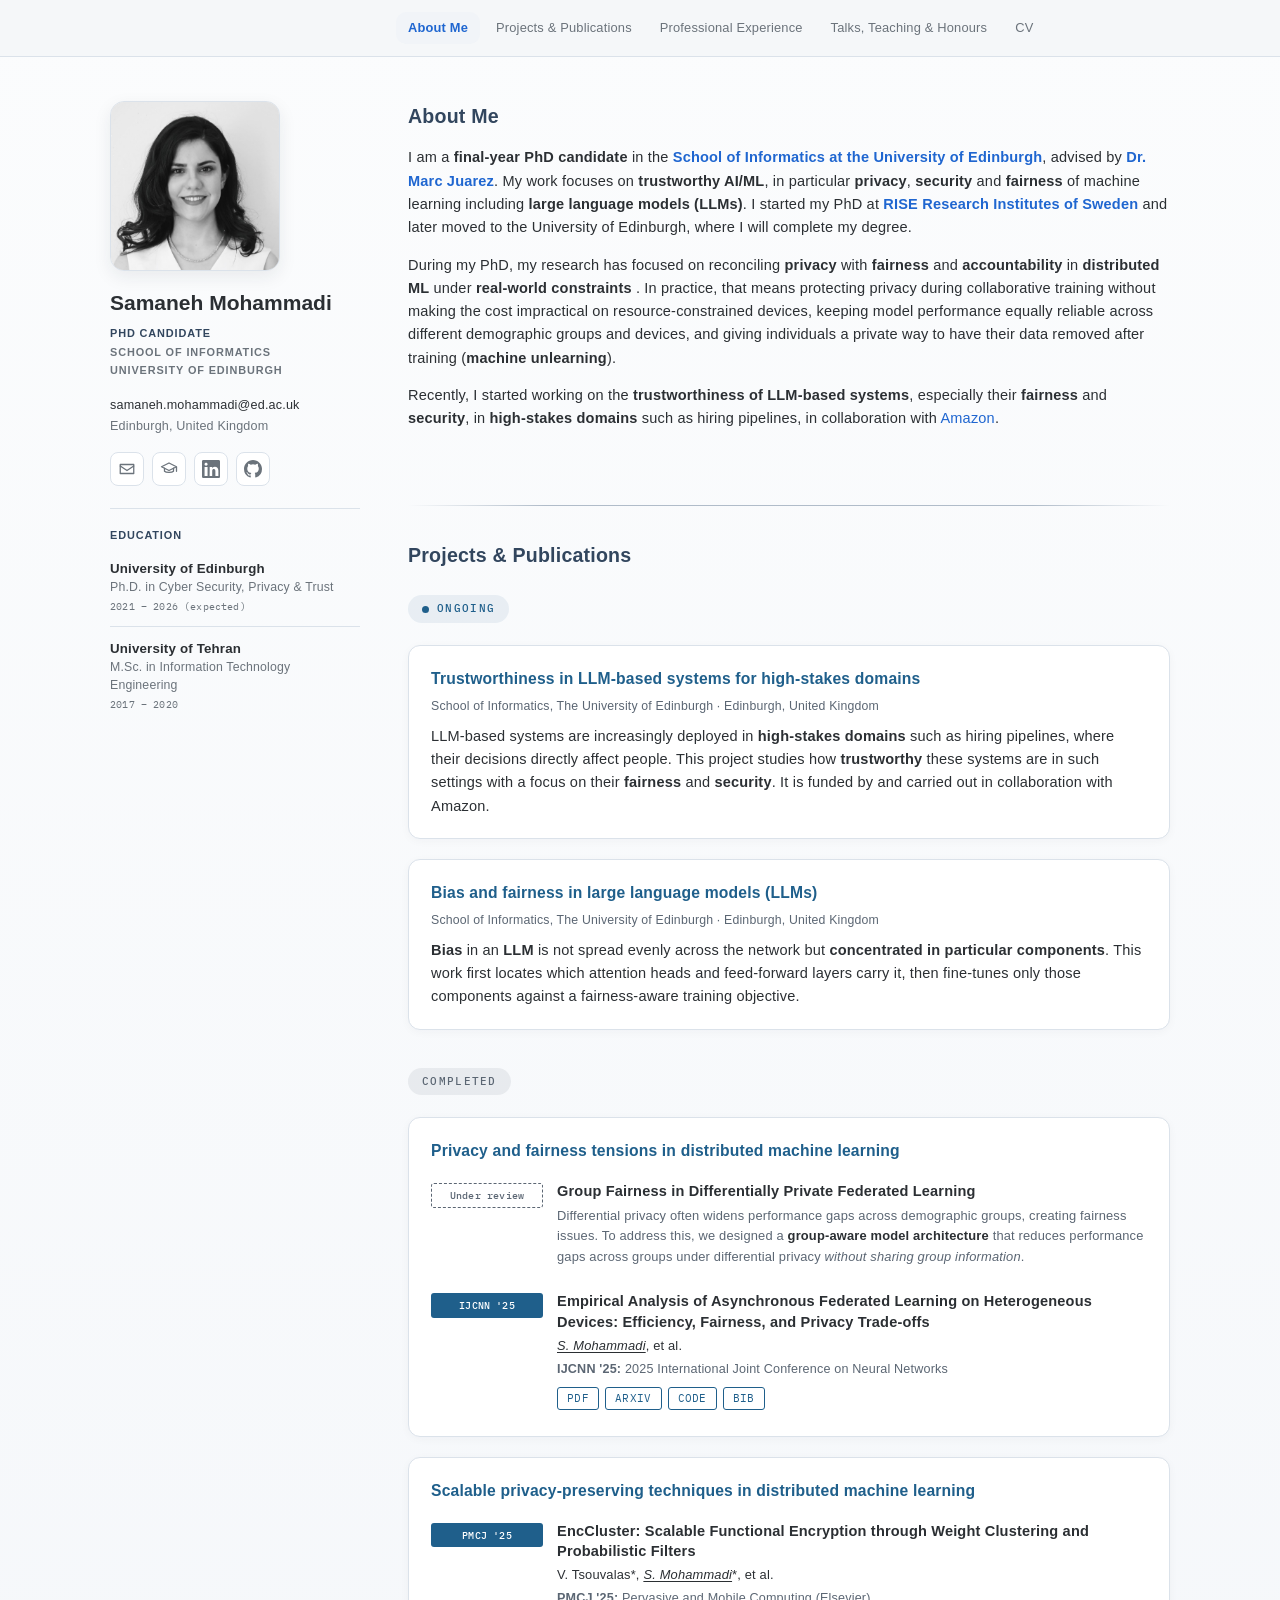
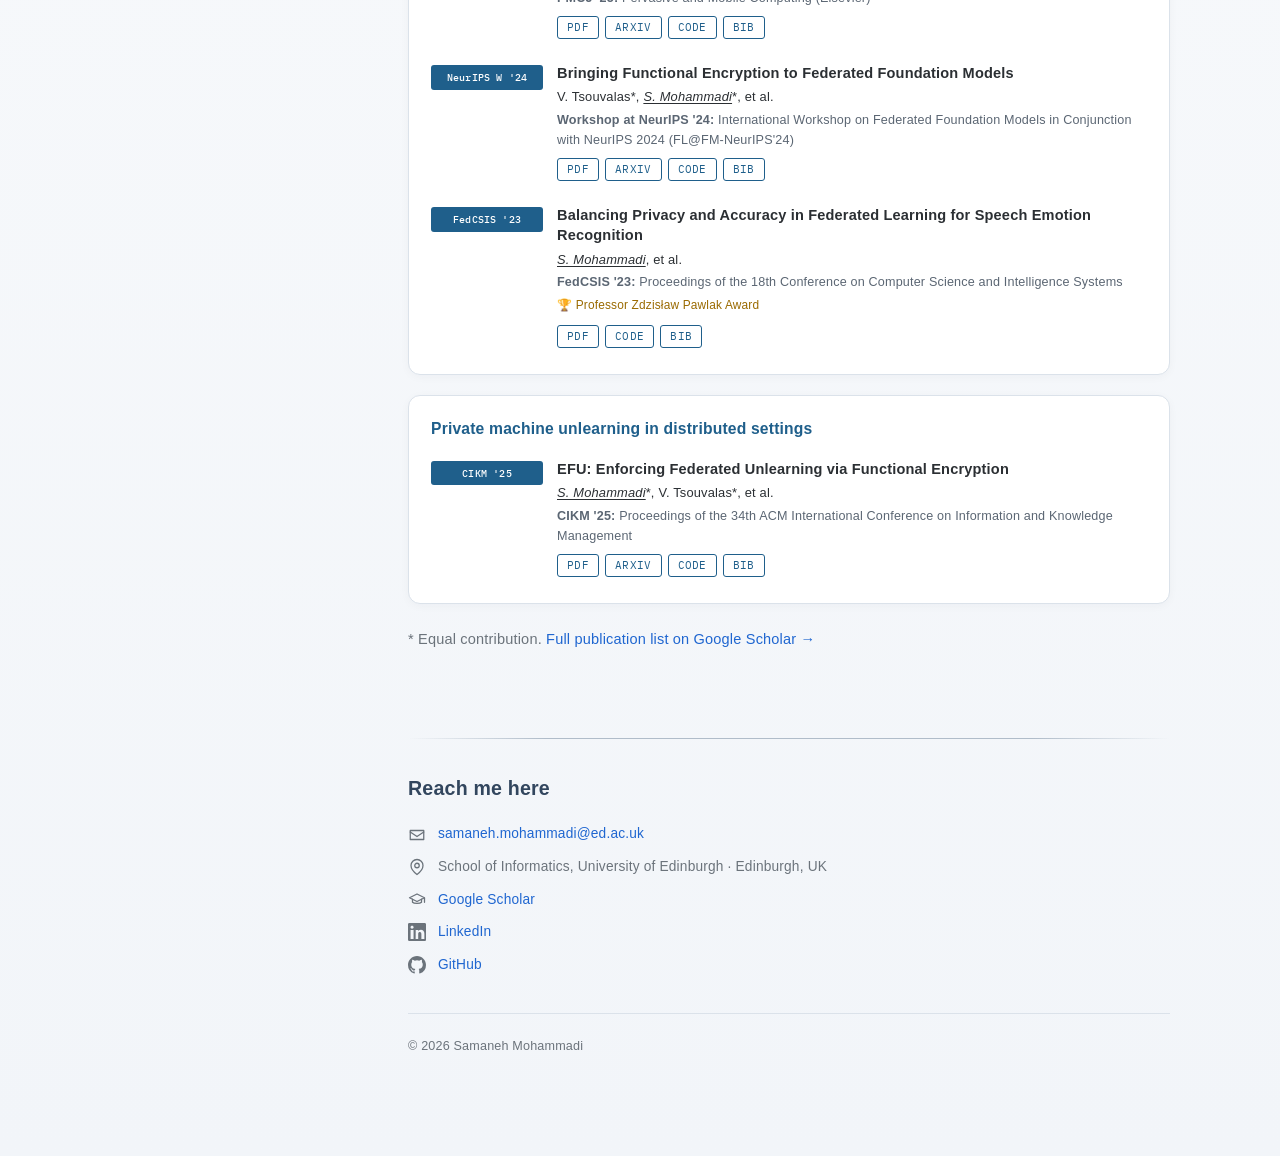
==== commit c8e88b3e: "Update index.html" ====
--- a/index.html
+++ b/index.html
@@ -244,10 +244,9 @@
           </p>
 
           <p class="lede">
-            Recently, as an associate researcher in the <strong><a href="https://informatics.ed.ac.uk/">School of Informatics
-            at the University of Edinburgh</a></strong>, I started working on the
-            <strong>trustworthiness of LLM-based systems</strong>, especially their fairness and
-            security, in high-stakes domains such as hiring pipelines, in collaboration with
+            Recently, I started working on the
+            <strong>trustworthiness of LLM-based systems</strong>, especially their <strong>fairness</strong> and
+            <strong>security</strong>, in <strong>high-stakes domains</strong> such as hiring pipelines, in collaboration with
             <a href="https://www.amazon.science/">Amazon</a>.
           </p>
         </section>
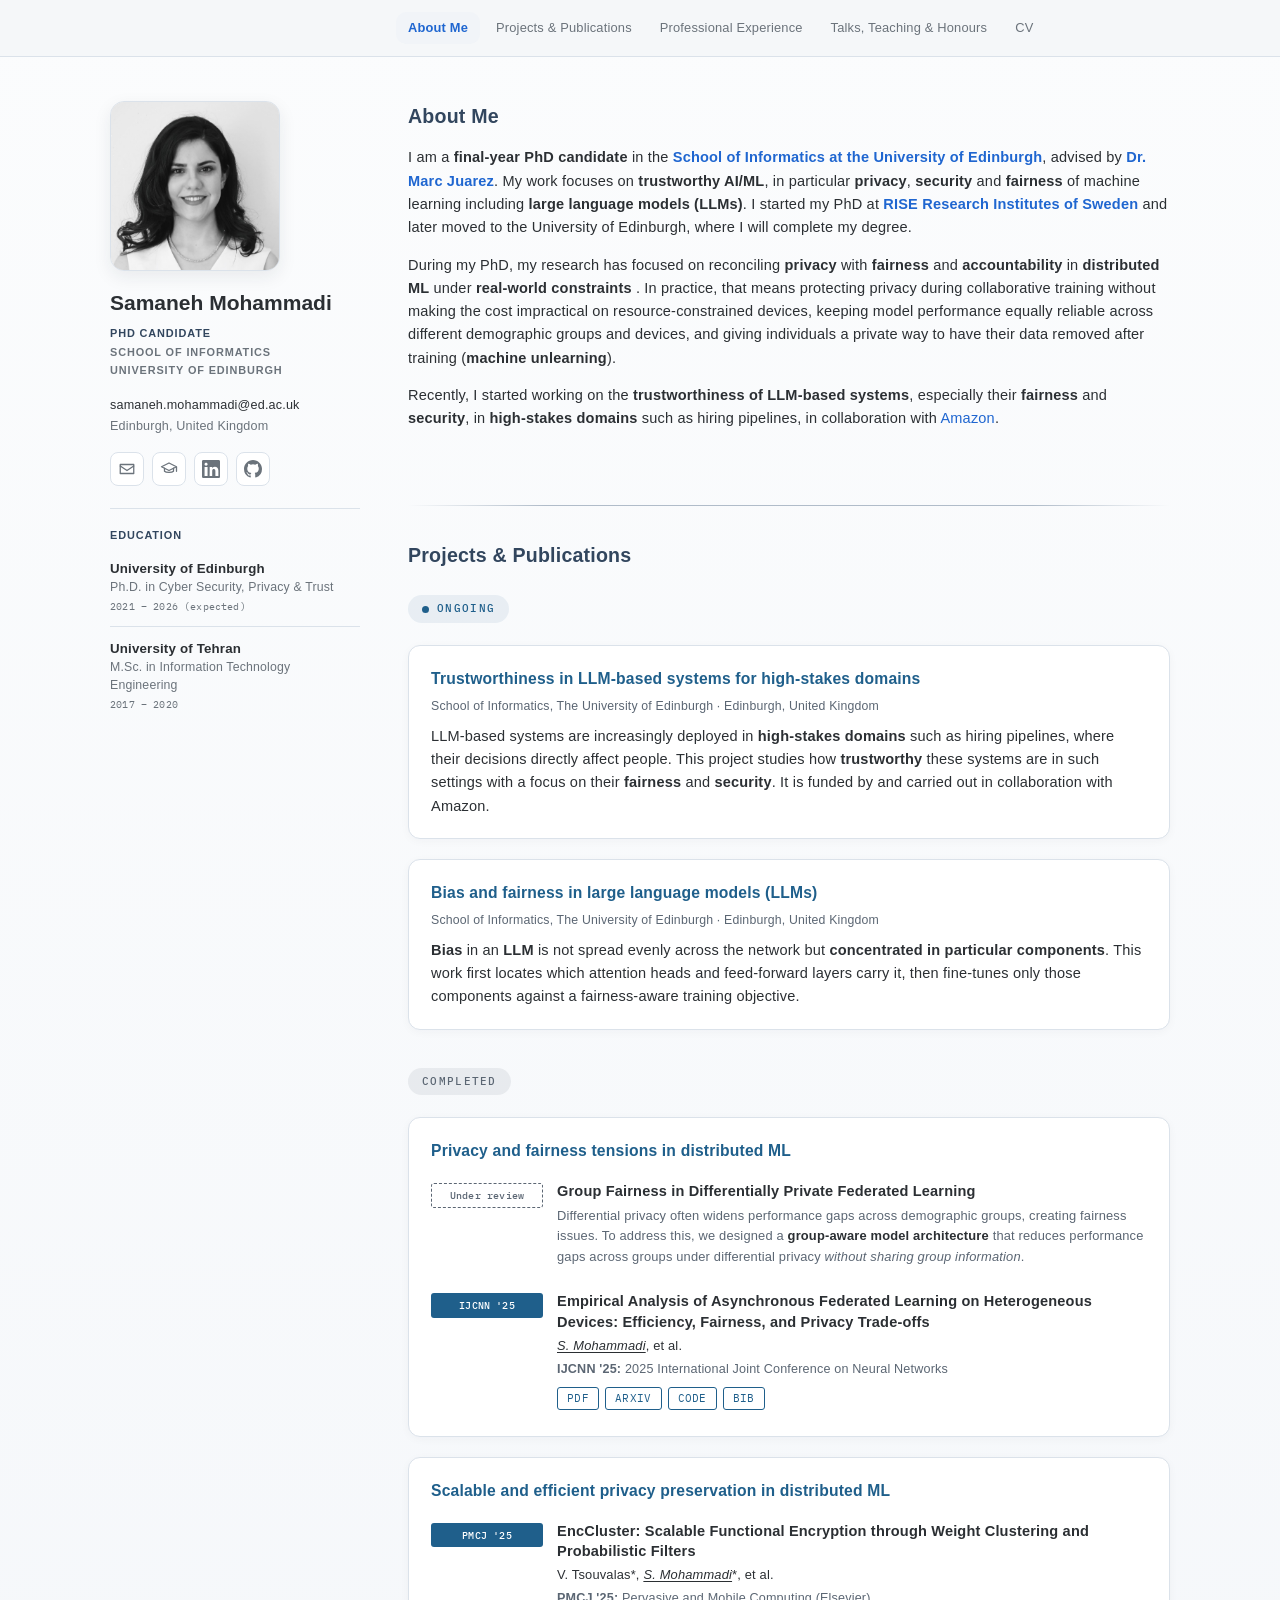
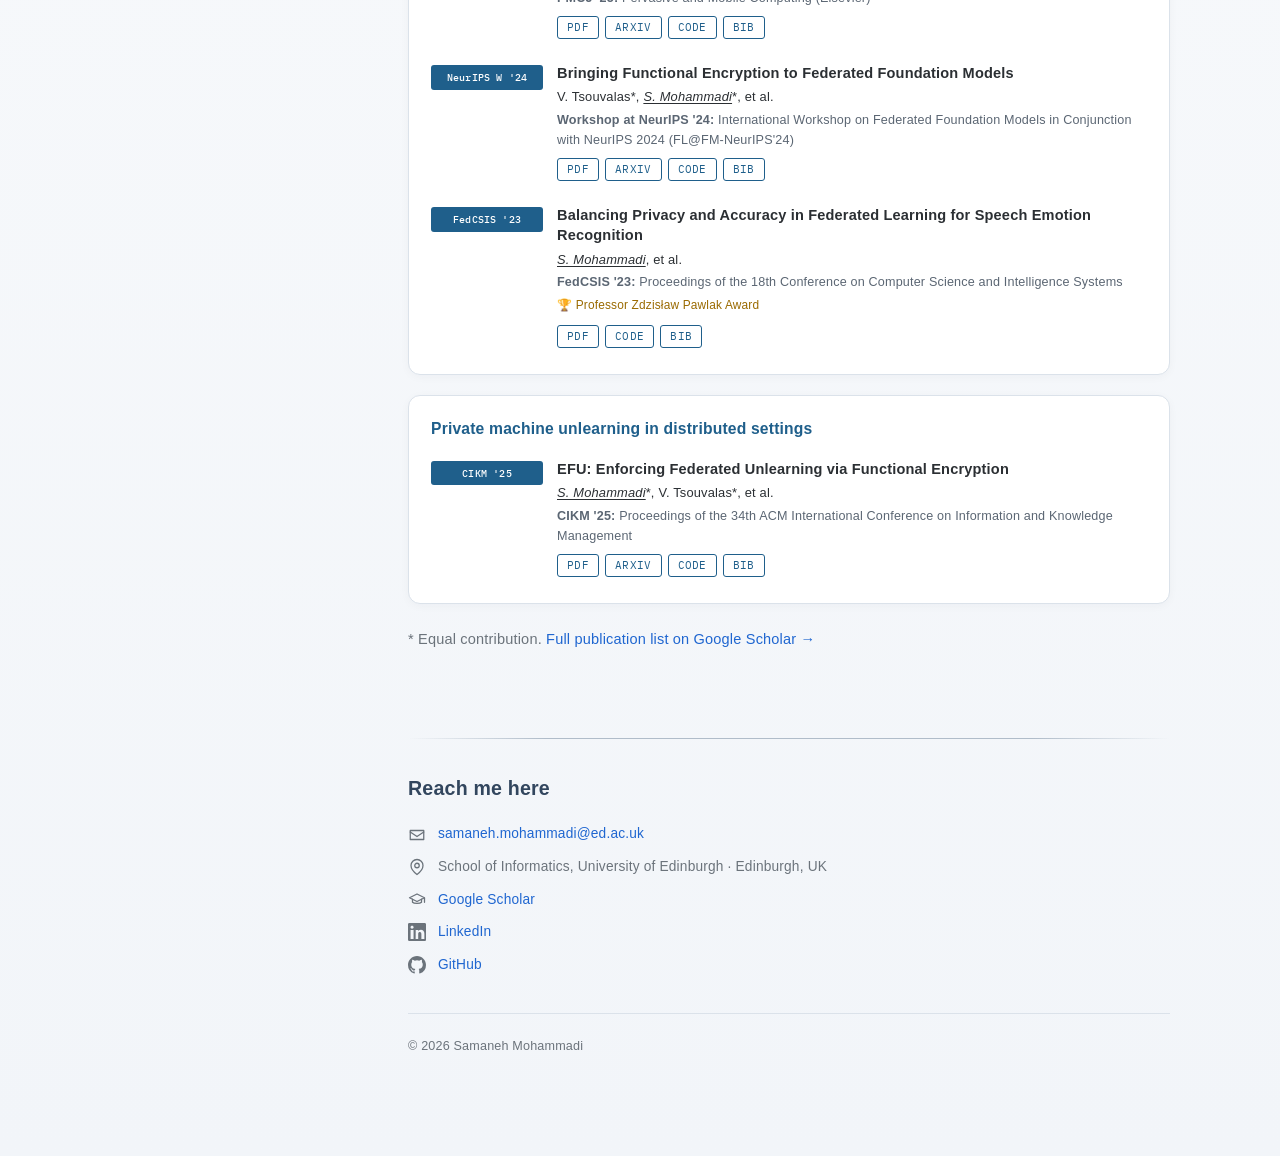
==== commit 9390dac8: "Shorten project titles in index.html" ====
--- a/index.html
+++ b/index.html
@@ -287,7 +287,7 @@
 
           <div class="project">
             <div class="project-head">
-              <p class="project-title">Privacy and fairness tensions in distributed machine learning</p>
+              <p class="project-title">Privacy and fairness tensions in distributed ML</p>
             </div>
             <ol class="bib">
               <li>
@@ -325,7 +325,7 @@
 
           <div class="project">
             <div class="project-head">
-              <p class="project-title">Scalable privacy-preserving techniques in distributed machine learning</p>
+              <p class="project-title">Scalable and efficient privacy preservation in distributed ML</p>
             </div>
             <ol class="bib">
               <li>
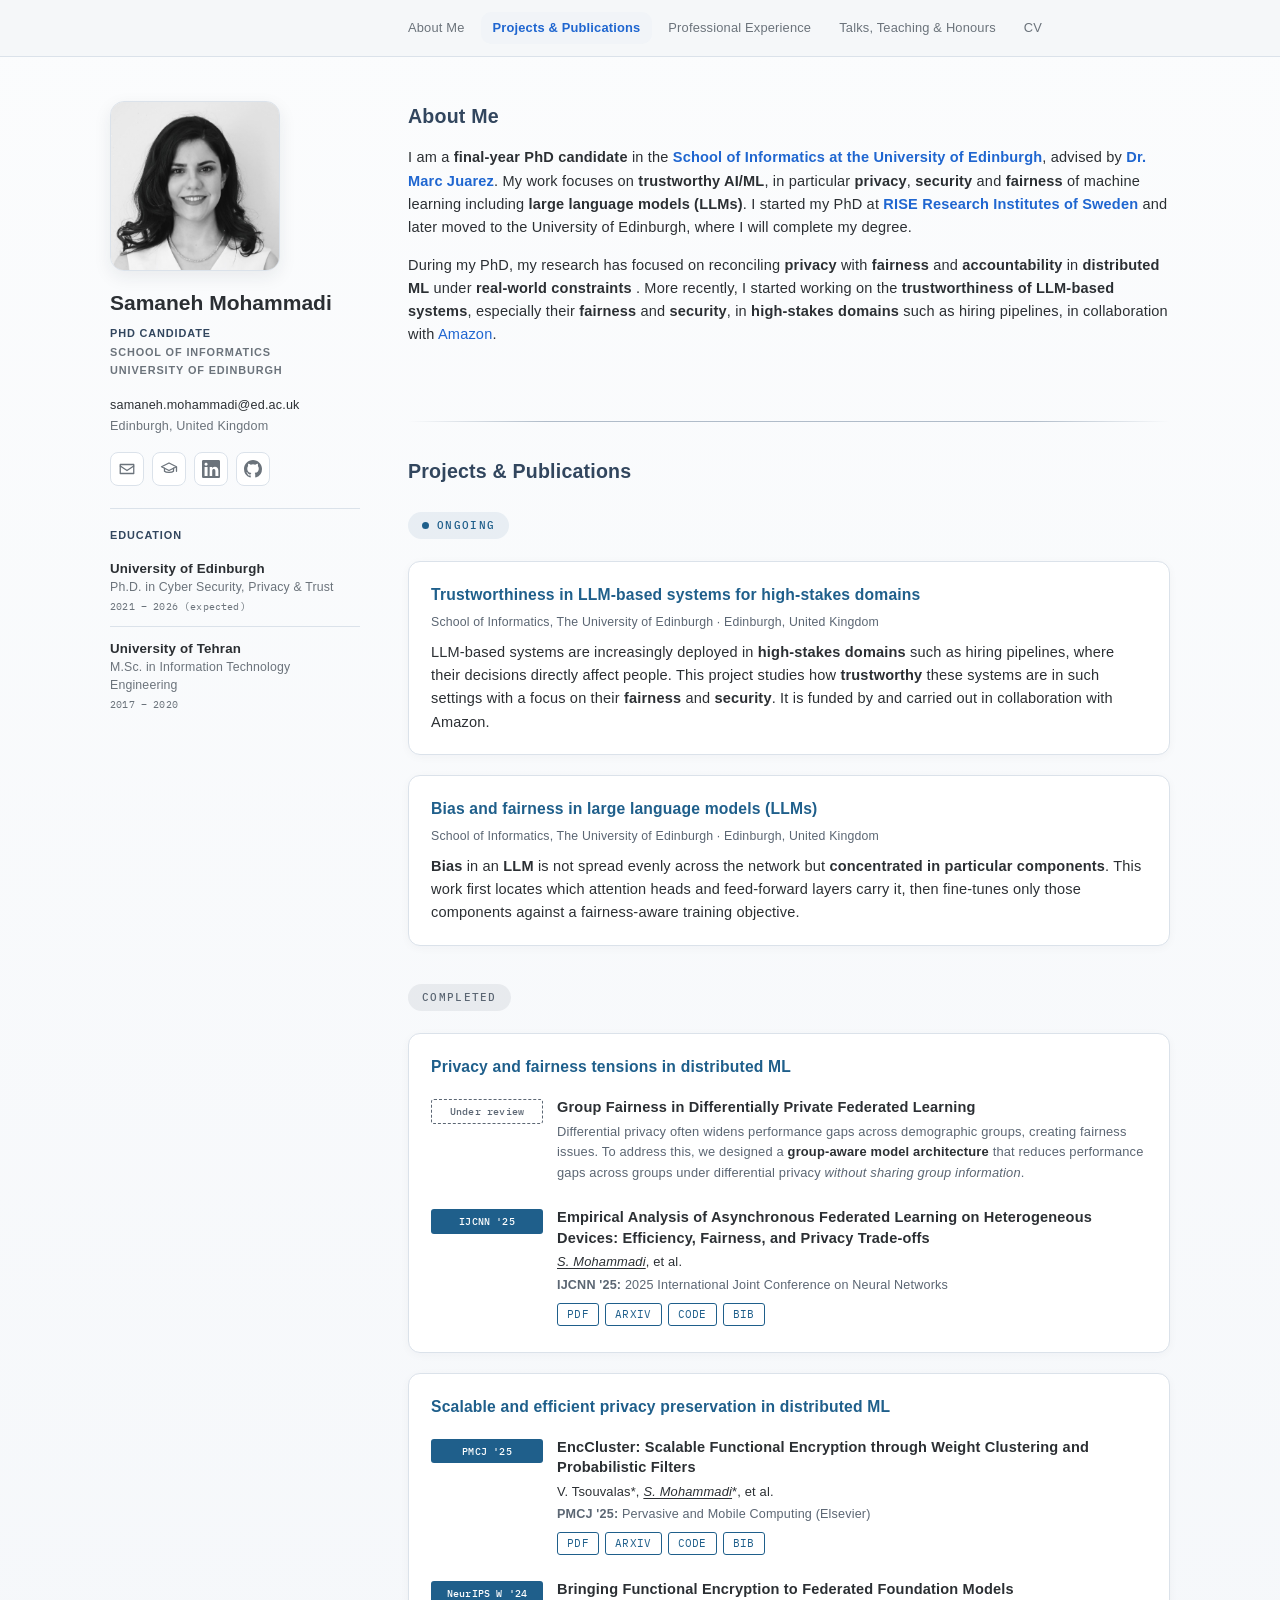
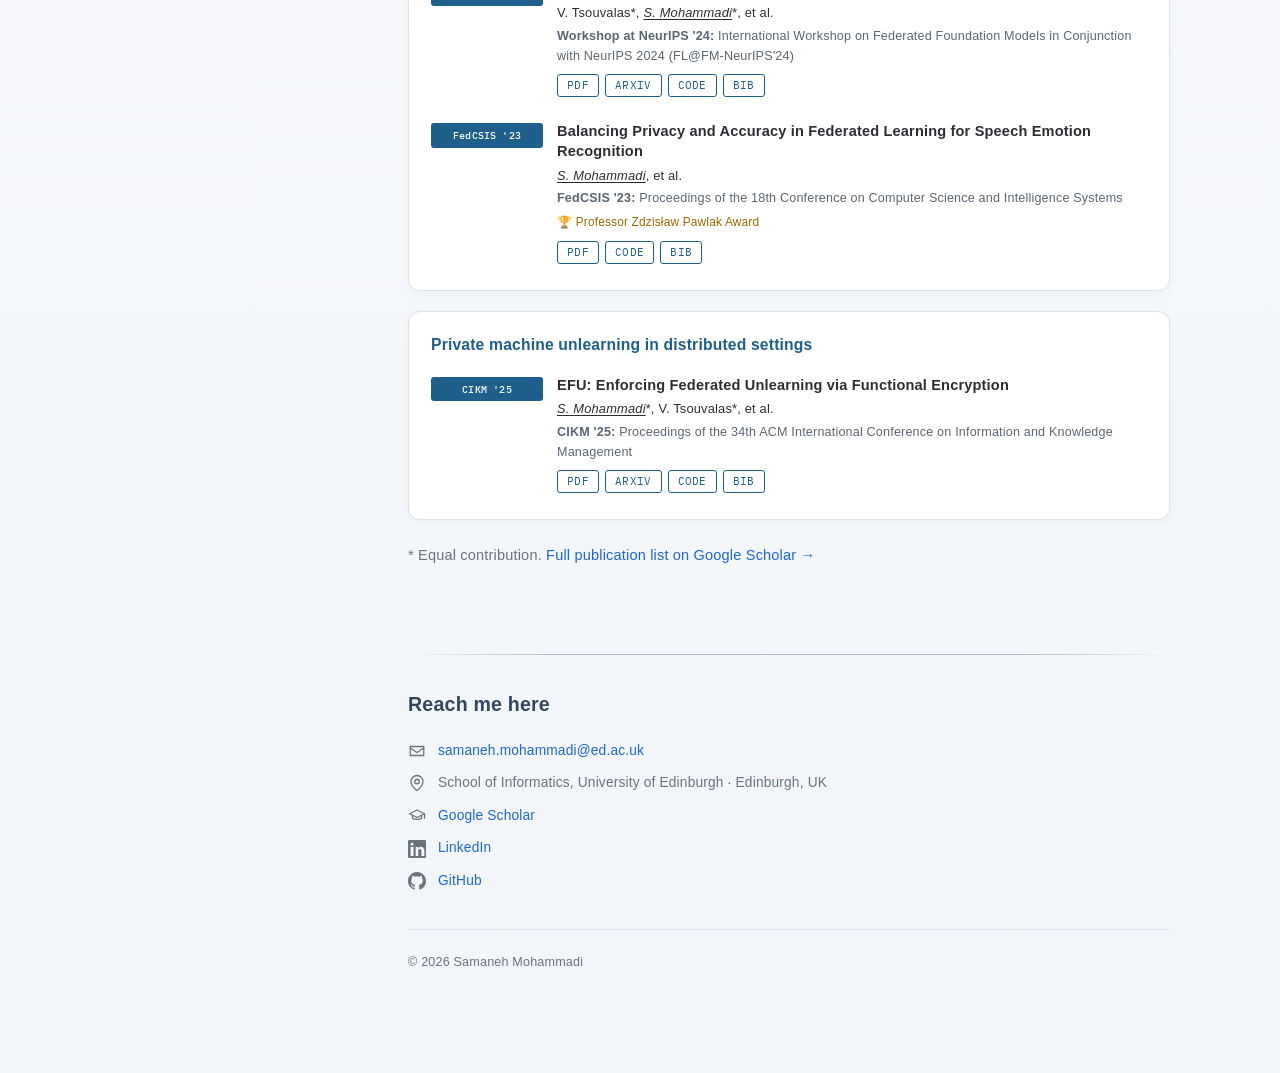
==== commit 10f5463f: "Update research description in index.html" ====
--- a/index.html
+++ b/index.html
@@ -236,7 +236,12 @@
           <p class="lede">
             During my PhD, my research has focused on reconciling <strong>privacy</strong> with
             <strong>fairness</strong> and <strong>accountability</strong> in <strong>distributed ML</strong>  under
-            <strong>real-world constraints</strong> . In practice, that means protecting privacy during collaborative
+            <strong>real-world constraints</strong> . More recently, I started working on the
+            <strong>trustworthiness of LLM-based systems</strong>, especially their <strong>fairness</strong> and
+            <strong>security</strong>, in <strong>high-stakes domains</strong> such as hiring pipelines, in collaboration with
+            <a href="https://www.amazon.science/">Amazon</a>.
+            
+            <!-- In practice, that means protecting privacy during collaborative
             training without making the cost impractical on resource-constrained devices, keeping
             model performance equally reliable across different demographic groups and devices, and
             giving individuals a private way to have their data removed after training
@@ -244,10 +249,11 @@
           </p>
 
           <p class="lede">
-            Recently, I started working on the
+            More recently, I started working on the
             <strong>trustworthiness of LLM-based systems</strong>, especially their <strong>fairness</strong> and
             <strong>security</strong>, in <strong>high-stakes domains</strong> such as hiring pipelines, in collaboration with
-            <a href="https://www.amazon.science/">Amazon</a>.
+            <a href="https://www.amazon.science/">Amazon</a>. -->
+            
           </p>
         </section>
 
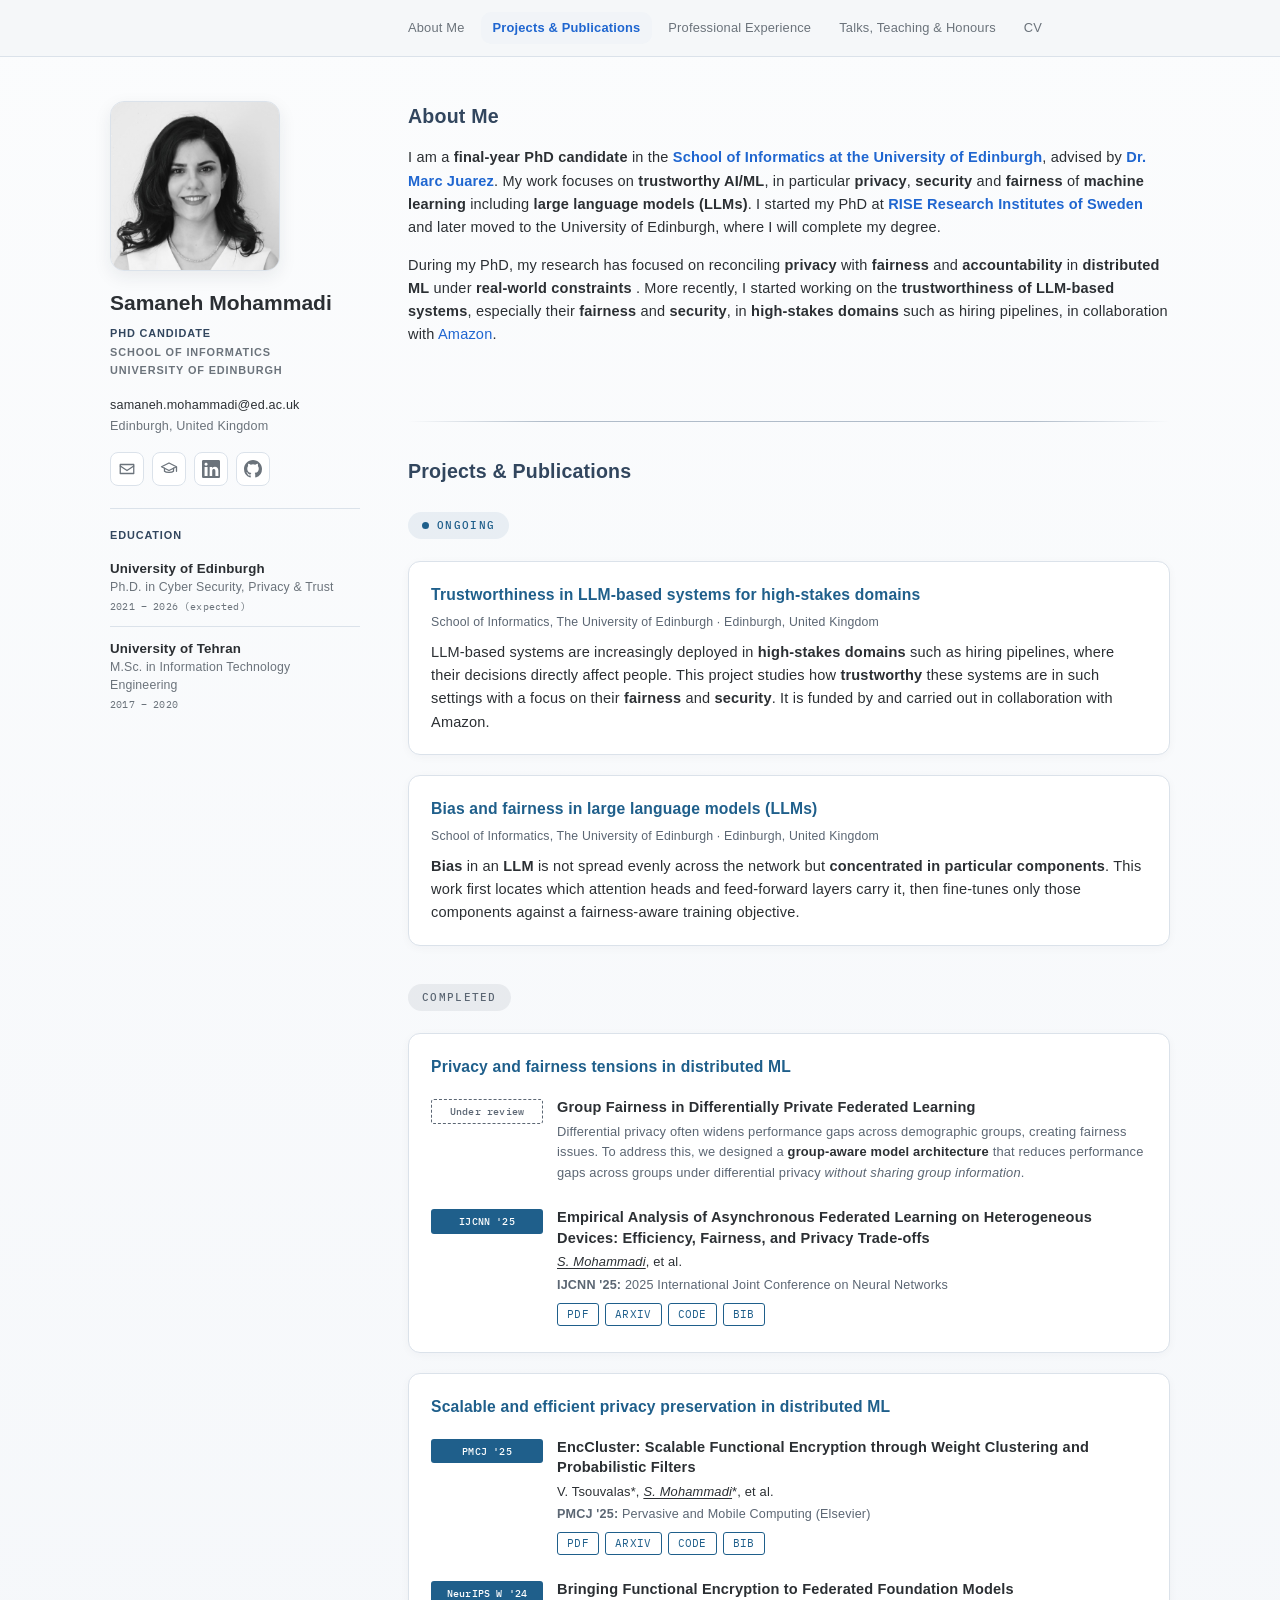
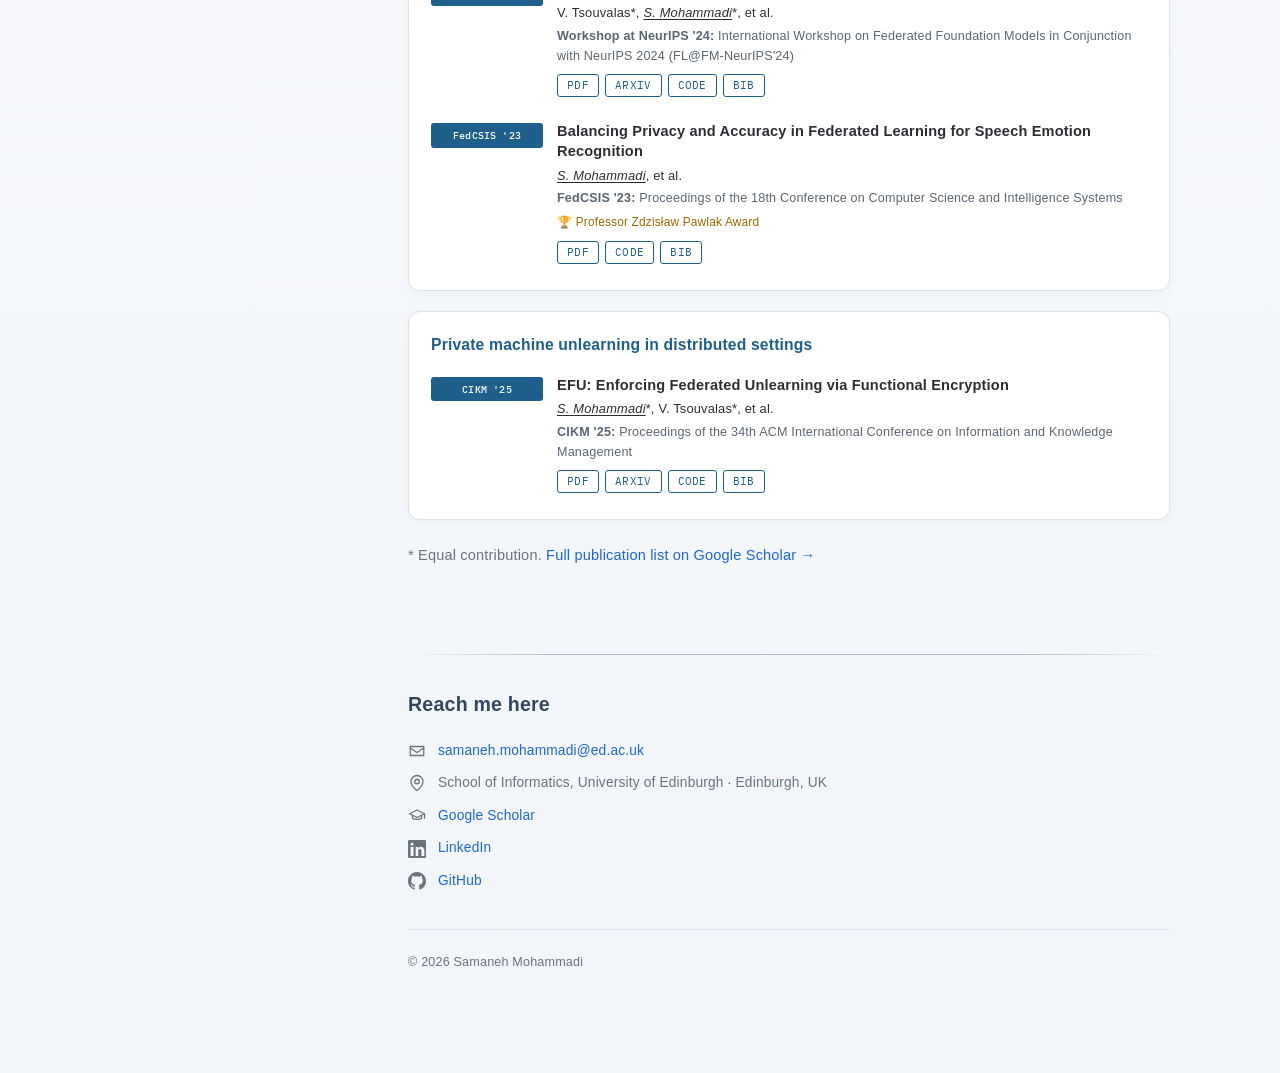
==== commit e5478b72: "Fix typo in index.html regarding machine learning" ====
--- a/index.html
+++ b/index.html
@@ -231,7 +231,7 @@
             I am a <strong>final-year PhD candidate</strong> in the <strong><a href="https://informatics.ed.ac.uk/">School of Informatics
             at the University of Edinburgh</a></strong>, advised by <strong><a href="https://mjuarezm.github.io/">Dr. Marc Juarez</a></strong>.
             My work focuses on <strong>trustworthy AI/ML</strong>, in particular <strong>privacy</strong>, <strong>security</strong> and <strong>fairness</strong>
-            of machine learning including <strong>large language models (LLMs)</strong>. I started my PhD at <strong><a href="https://www.ri.se/en">RISE Research Institutes of Sweden</a></strong> and later moved to the University of Edinburgh, where I will complete my degree.
+            of <strong>machine learning</strong> including <strong>large language models (LLMs)</strong>. I started my PhD at <strong><a href="https://www.ri.se/en">RISE Research Institutes of Sweden</a></strong> and later moved to the University of Edinburgh, where I will complete my degree.
           </p>
           <p class="lede">
             During my PhD, my research has focused on reconciling <strong>privacy</strong> with
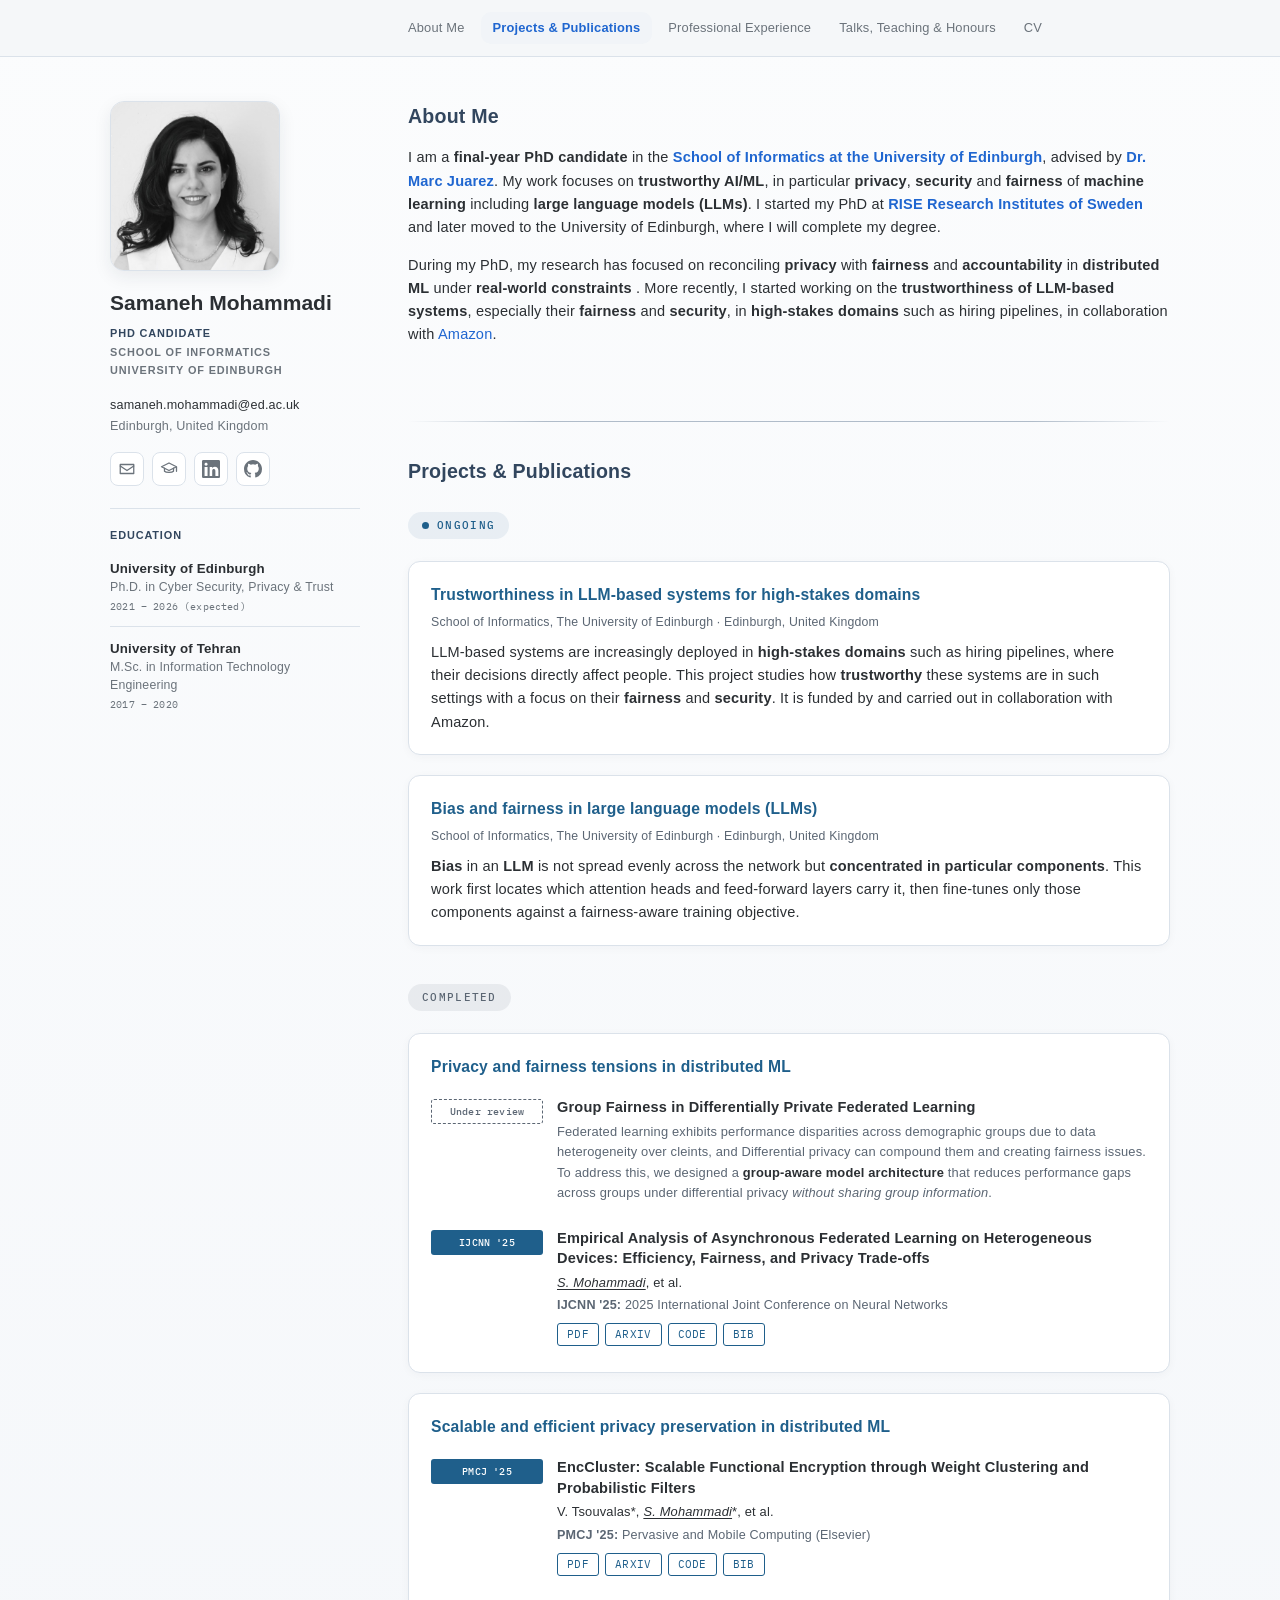
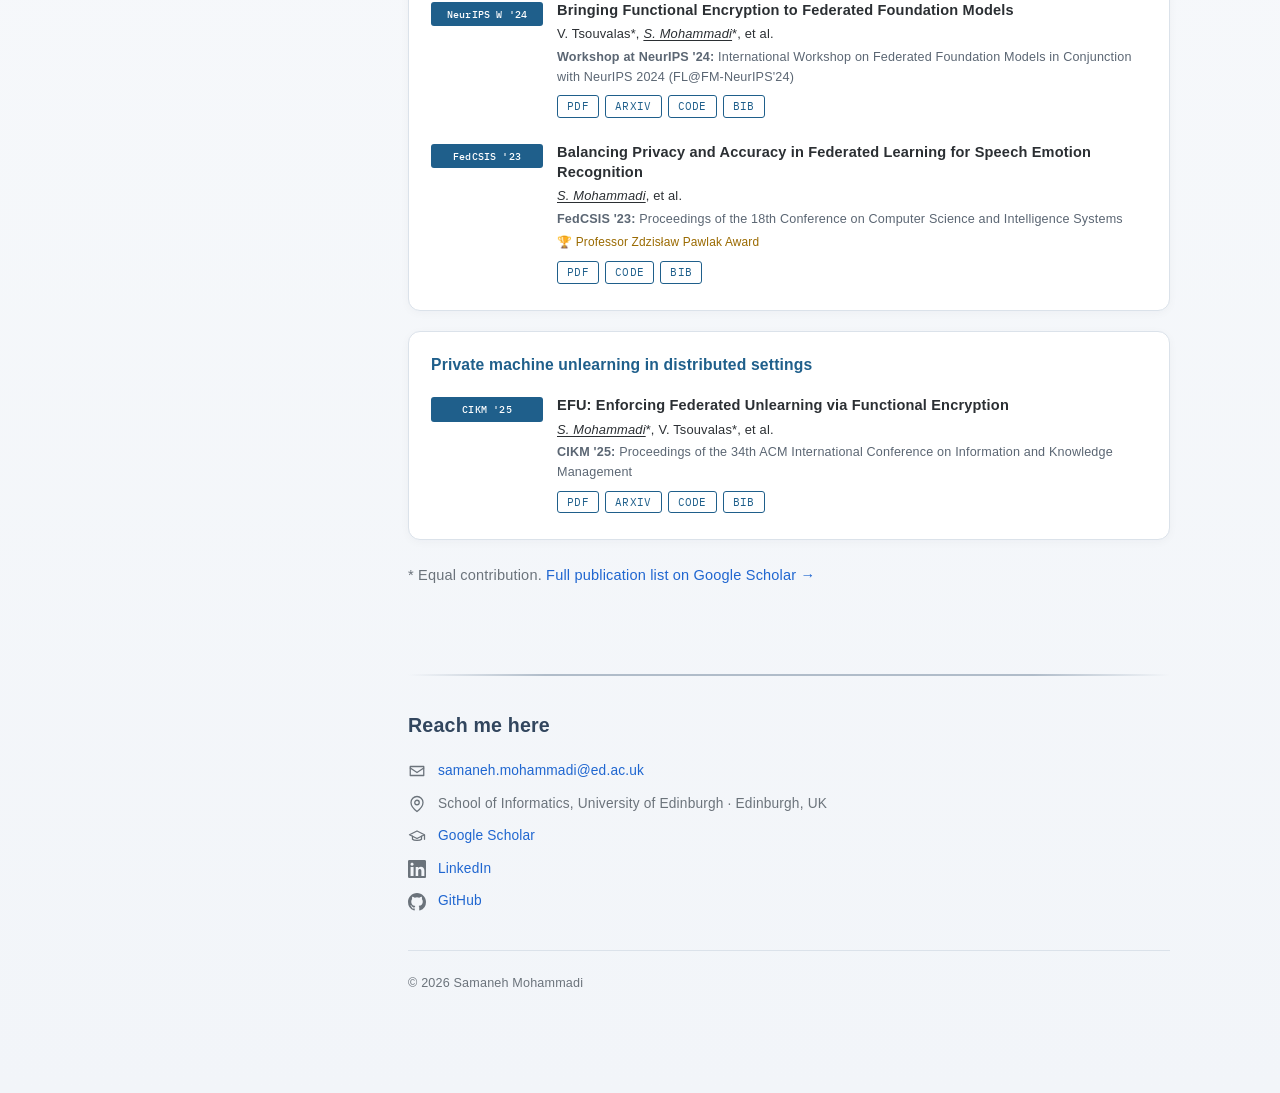
==== commit 2671db58: "Update index.html" ====
--- a/index.html
+++ b/index.html
@@ -301,7 +301,7 @@
                 <div class="bib-body">
                   <p class="bib-title">Group Fairness in Differentially Private Federated Learning</p>
                   <p class="bib-desc">
-                    Differential privacy often widens performance gaps across demographic groups, creating fairness issues. To address this, we designed a  <strong>group-aware model architecture</strong> that reduces performance gaps across groups under differential privacy <em>without sharing group information</em>. 
+                    Federated learning exhibits performance disparities across demographic groups due to data heterogeneity over cleints, and Differential privacy can compound them and creating fairness issues. To address this, we designed a  <strong>group-aware model architecture</strong> that reduces performance gaps across groups under differential privacy <em>without sharing group information</em>. 
                   </p>
                 </div>
               </li>
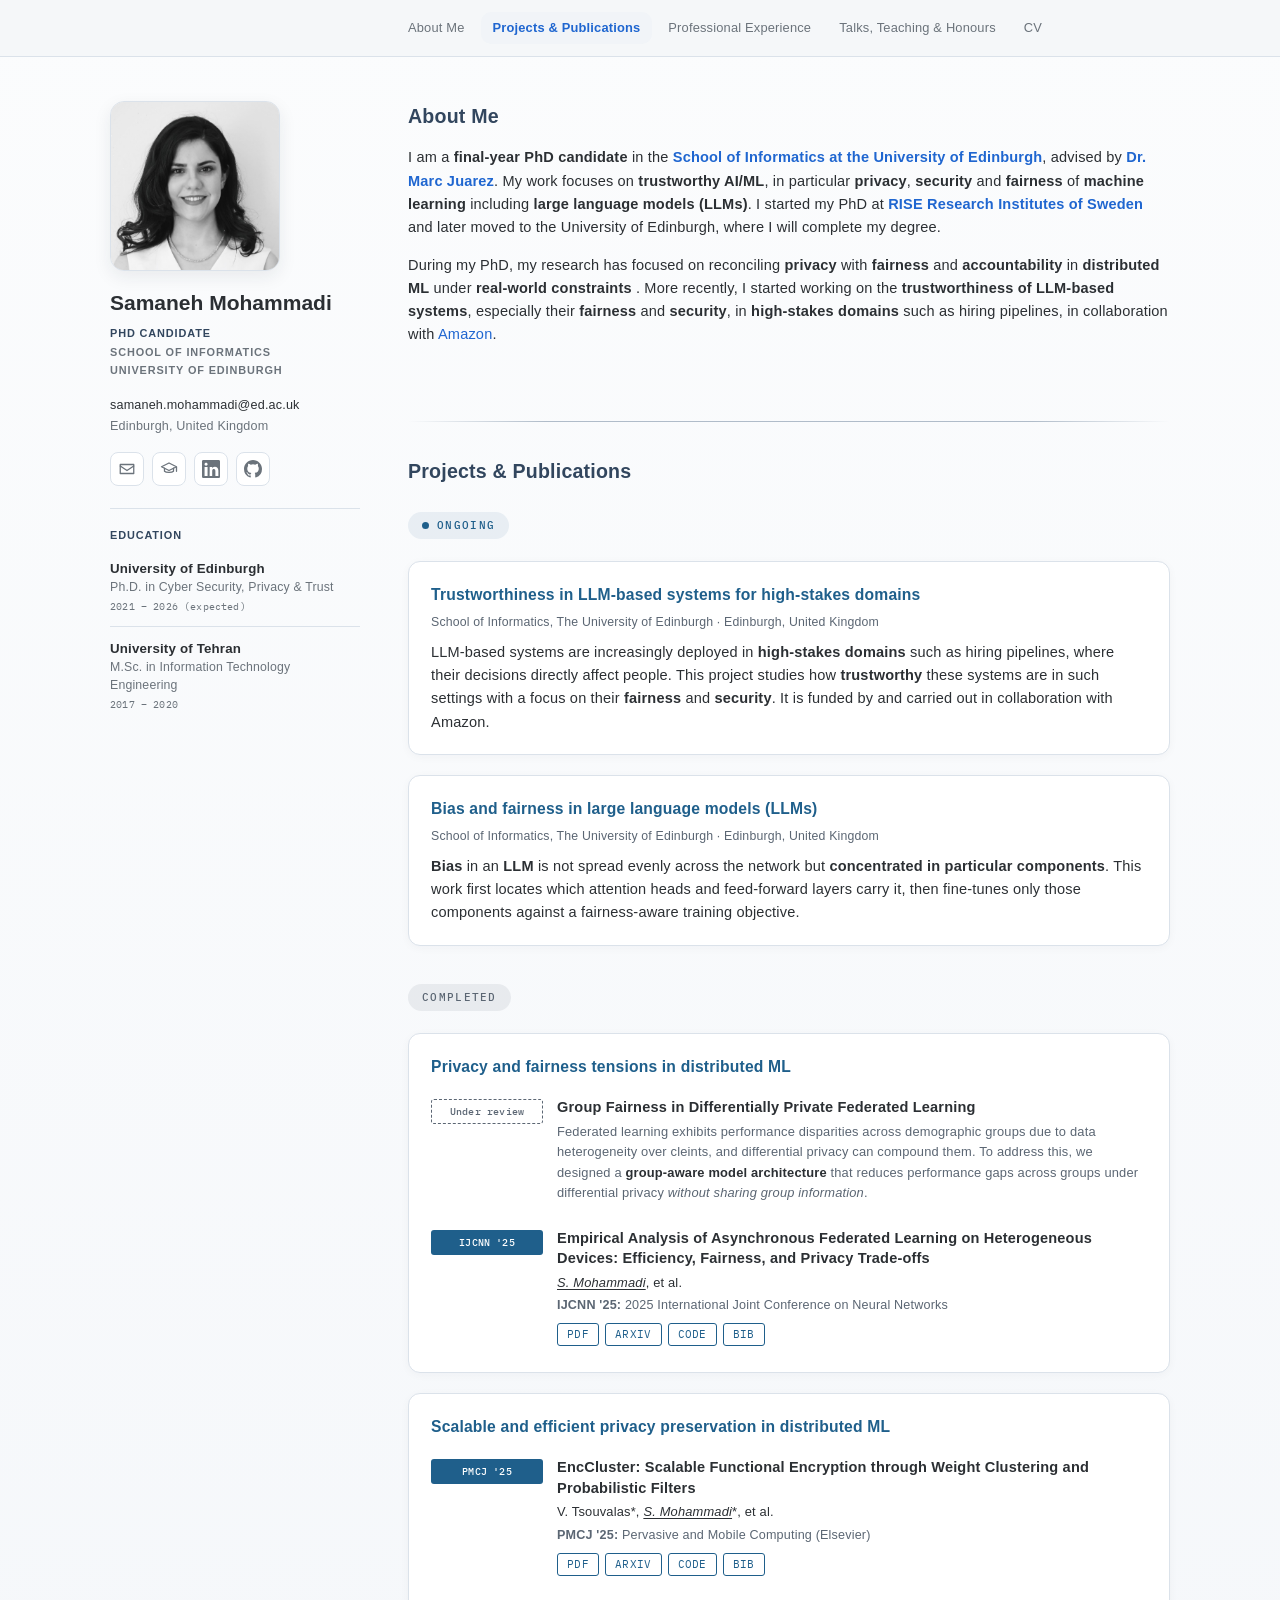
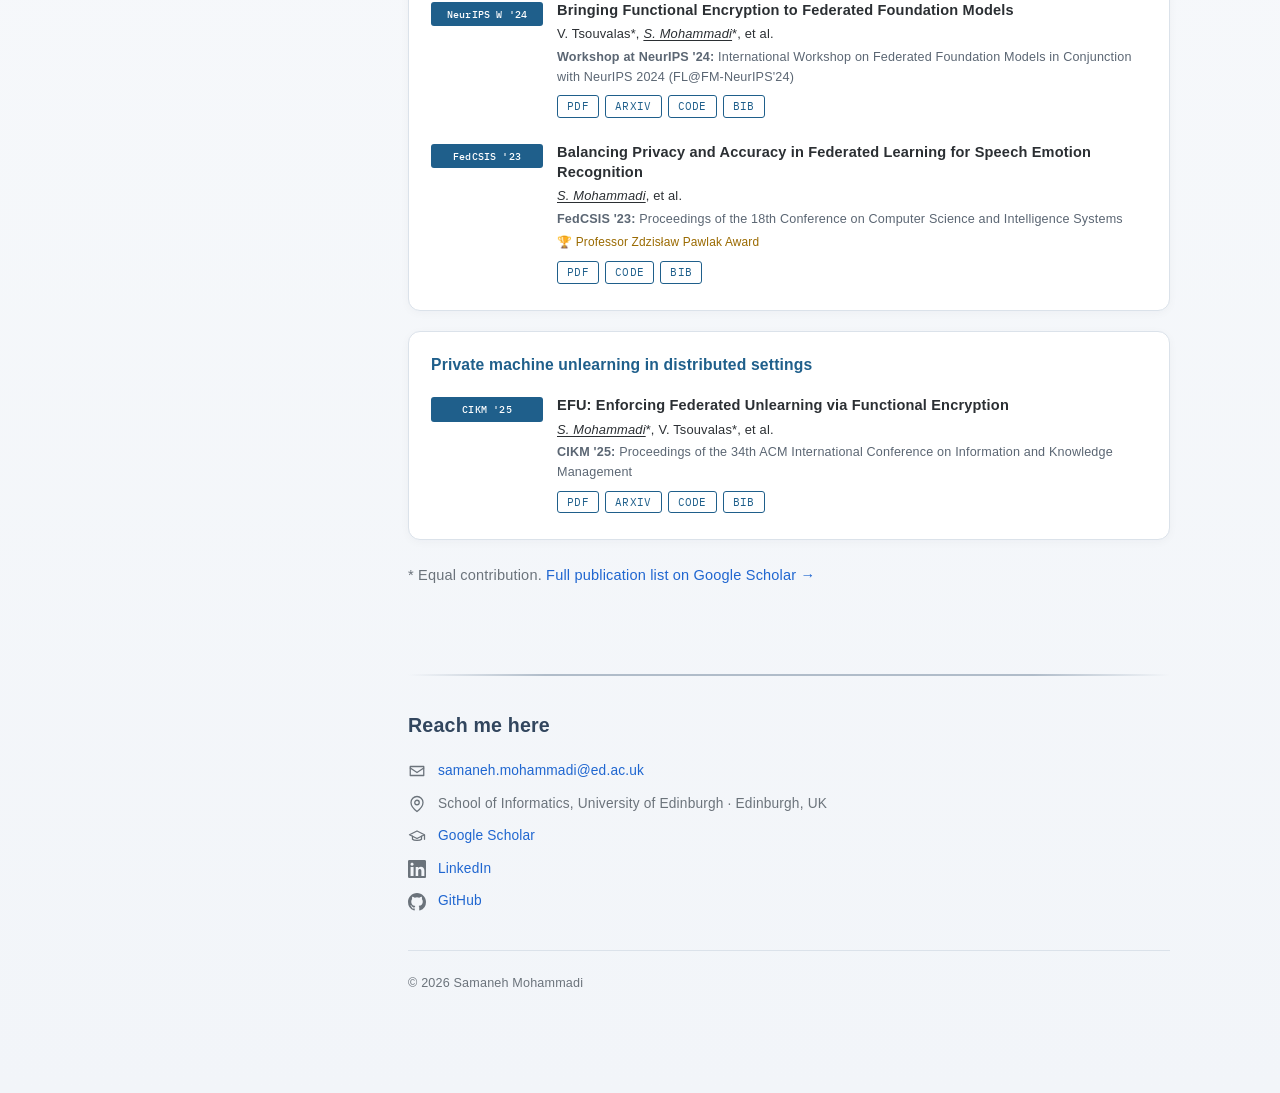
==== commit b343b178: "Refine description of group-aware model architecture Corrected grammatical issues and improved clari" ====
--- a/index.html
+++ b/index.html
@@ -301,7 +301,7 @@
                 <div class="bib-body">
                   <p class="bib-title">Group Fairness in Differentially Private Federated Learning</p>
                   <p class="bib-desc">
-                    Federated learning exhibits performance disparities across demographic groups due to data heterogeneity over cleints, and Differential privacy can compound them and creating fairness issues. To address this, we designed a  <strong>group-aware model architecture</strong> that reduces performance gaps across groups under differential privacy <em>without sharing group information</em>. 
+                    Federated learning exhibits performance disparities across demographic groups due to data heterogeneity over cleints, and differential privacy can compound them. To address this, we designed a  <strong>group-aware model architecture</strong> that reduces performance gaps across groups under differential privacy <em>without sharing group information</em>. 
                   </p>
                 </div>
               </li>
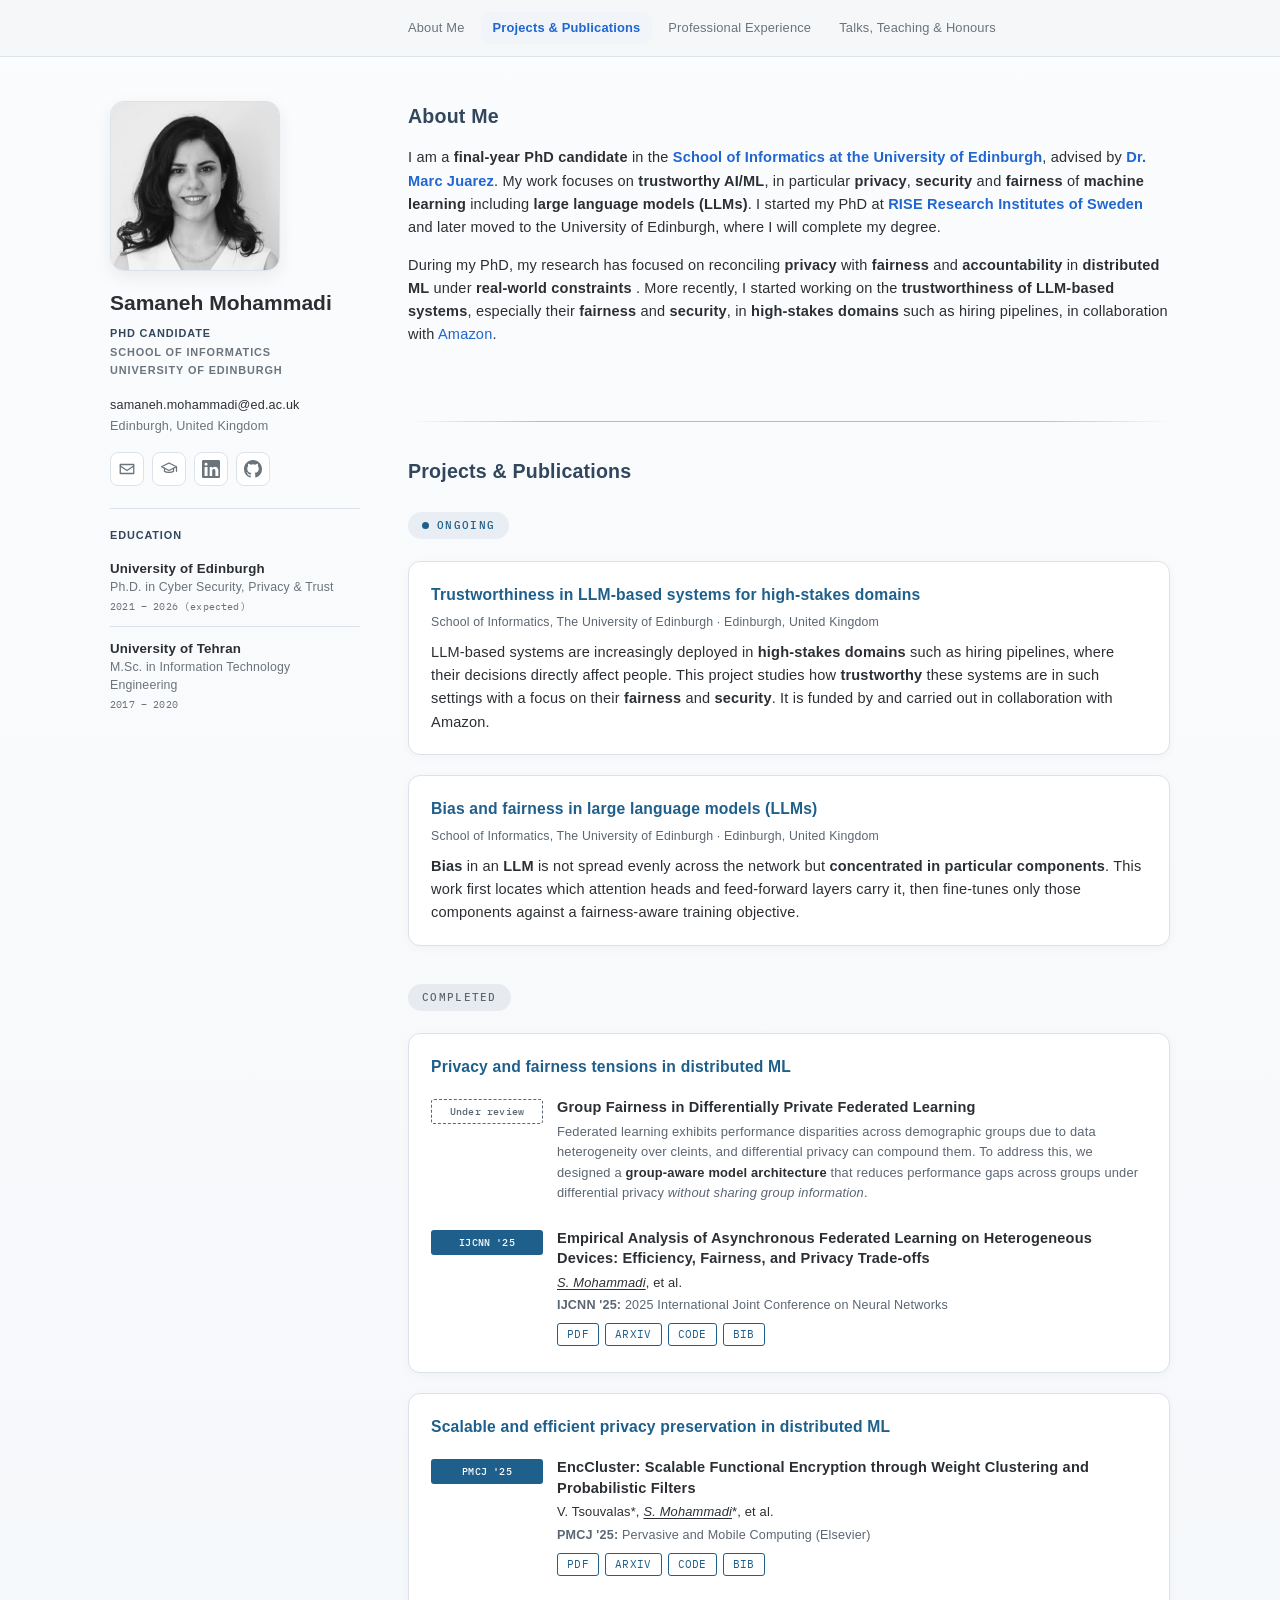
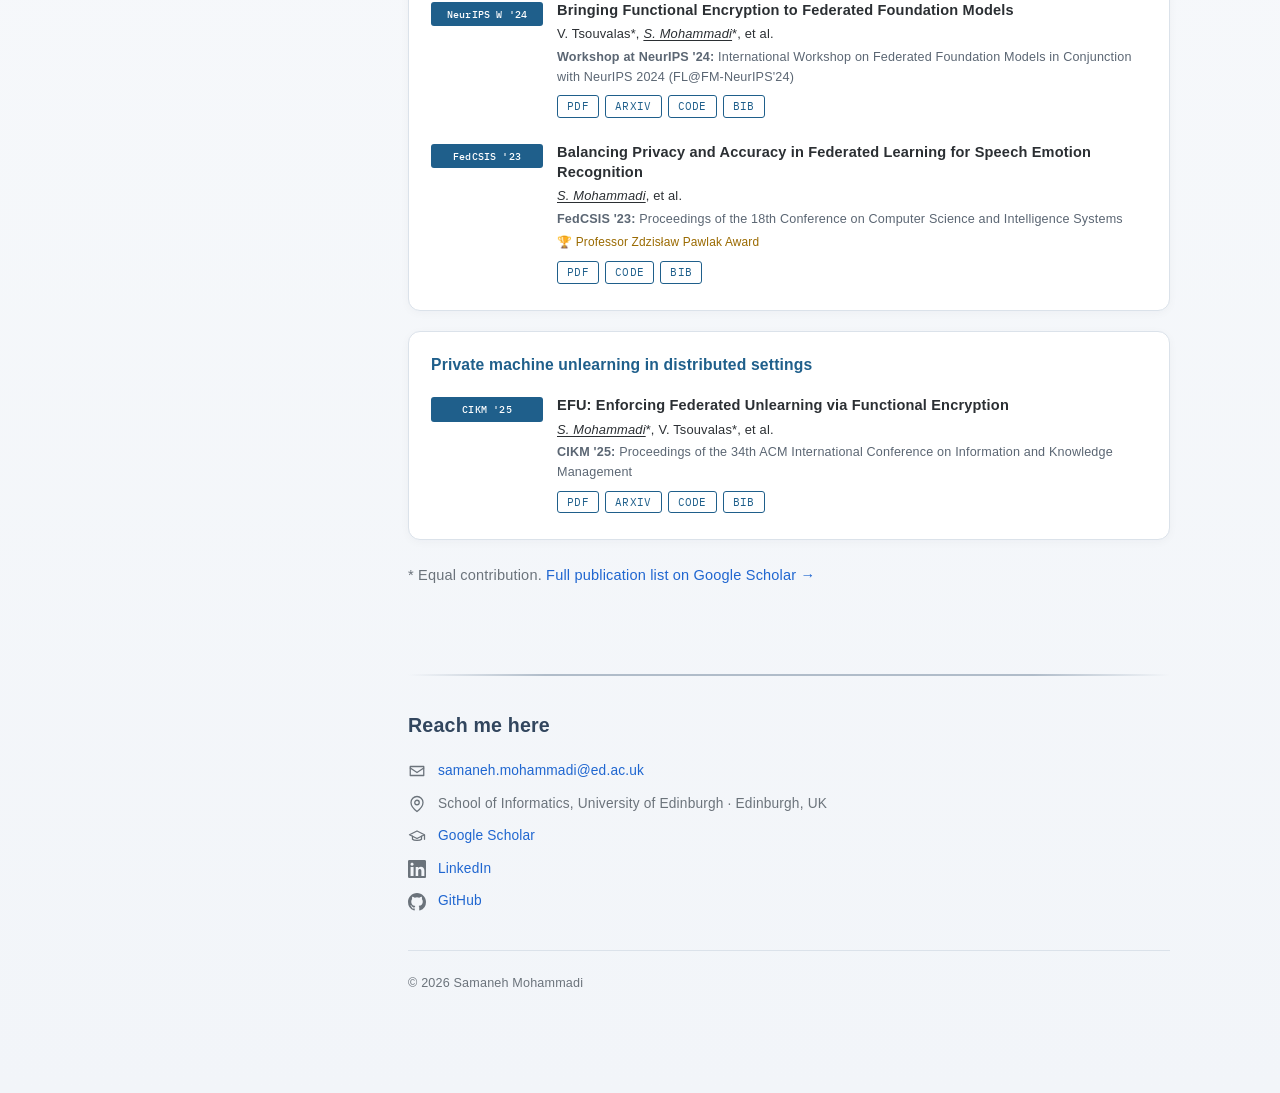
==== commit 4aa1755f: "Disable CV link in navigation Comment out the CV link in the navigation menu." ====
--- a/index.html
+++ b/index.html
@@ -157,7 +157,7 @@
           <a class="navlink" href="#research">Projects & Publications</a>
           <a class="navlink" href="experience.html">Professional Experience</a>
           <a class="navlink" href="talks.html">Talks, Teaching &amp; Honours</a>
-          <a class="navlink" href="assets/cv.pdf" target="_blank" rel="noopener">CV</a>
+          <!-- <a class="navlink" href="assets/cv.pdf" target="_blank" rel="noopener">CV</a> -->
         </nav>
       </div>
     </div>
